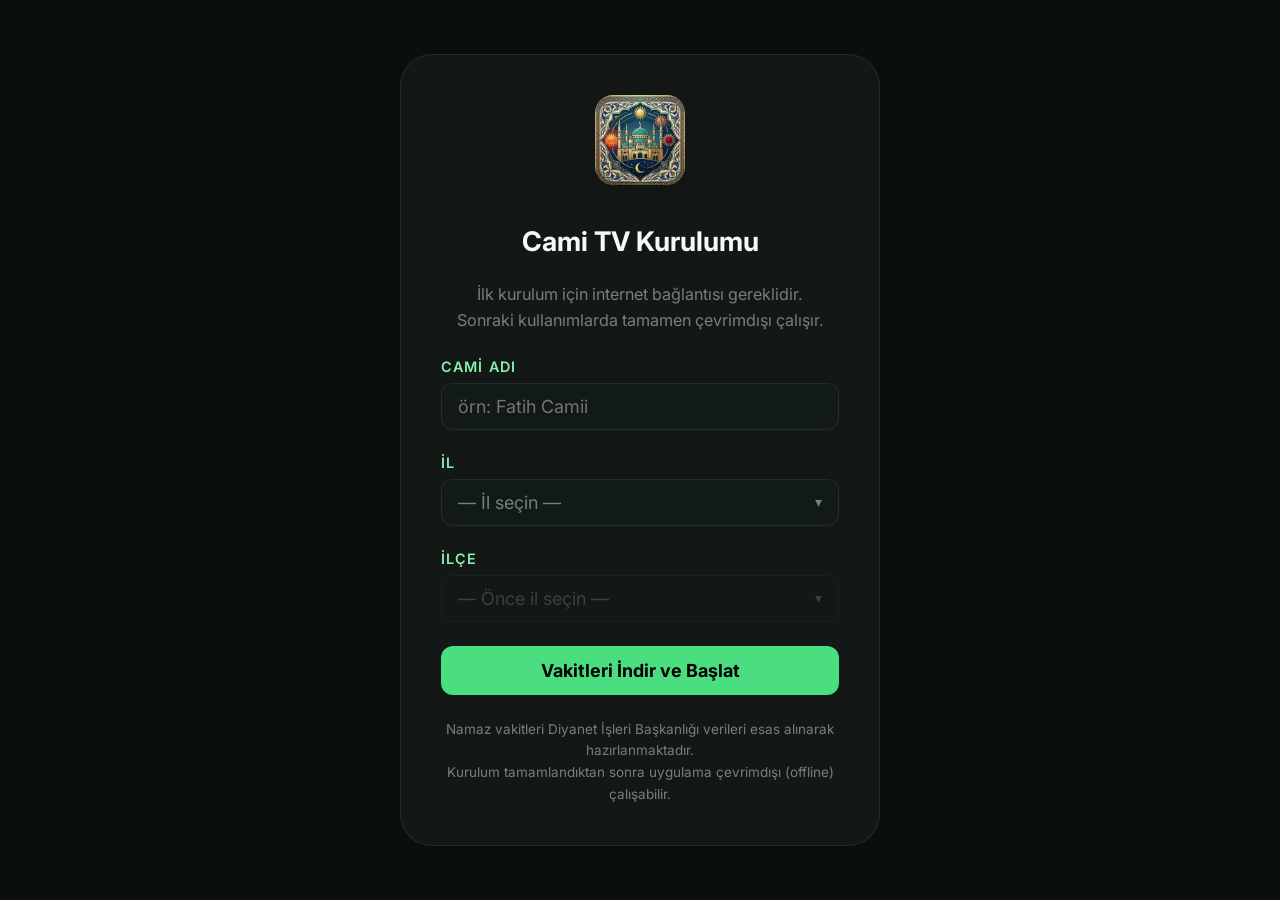
==== android/app/src/main/assets/web/index.html @ fcaa9f9e "init: Cami TV v1.0 - ilk surum" ====
<!DOCTYPE html>
<html lang="tr" dir="ltr" data-theme="">

<head>
    <meta charset="UTF-8">
    <meta name="viewport" content="width=device-width, initial-scale=1.0, user-scalable=no">
    <meta name="description" content="Cami TV — Namaz vakitleri ve İslami içerik ekran sistemi">
    <meta name="theme-color" content="#0a0f0d">
    <title>Cami TV</title>

    <!-- Önbelleğe alma: offline çalışma -->
    <link rel="manifest" href="manifest.json">
    <link rel="icon" href="icons/favicon.ico" type="image/x-icon">
    <link rel="apple-touch-icon" href="icons/icon-192.png">

    <!-- CSS -->
    <link rel="stylesheet" href="css/base.css">
    <link rel="stylesheet" href="css/animations.css">
    <link rel="stylesheet" href="css/landscape.css">
    <link rel="stylesheet" href="css/portrait.css">
</head>

<body>

    <!-- ════════════════════════════════════════════
     YÜKLEME EKRANI
  ════════════════════════════════════════════ -->
    <div id="loading-screen" role="status" aria-live="polite">
        <img src="img/cami_tv_logo.png" alt="Cami TV Logo" class="app-logo app-logo-large">
        <div class="loading-ring"></div>
        <p class="loading-text">Hazırlanıyor...</p>
    </div>

    <!-- ════════════════════════════════════════════
     KURULUM EKRANI (İlk Açılış)
  ════════════════════════════════════════════ -->
    <div id="setup-screen" role="main" aria-label="İlk Kurulum">
        <div class="setup-box animate-fade-in-scale">
            <div style="text-align:center;">
                <img src="img/cami_tv_logo.png" alt="Cami TV Logo" class="app-logo app-logo-large">
            </div>
            <h1 class="setup-title">Cami TV Kurulumu</h1>
            <p class="setup-subtitle">
                İlk kurulum için internet bağlantısı gereklidir.<br>
                Sonraki kullanımlarda tamamen çevrimdışı çalışır.
            </p>

            <div class="setup-field">
                <label for="setup-cami">Cami Adı</label>
                <input type="text" id="setup-cami" placeholder="örn: Fatih Camii" autocomplete="off" spellcheck="false"
                    tabindex="1">
            </div>

            <div class="setup-field">
                <label>İl</label>
                <div id="setup-il-container" tabindex="2"></div>
            </div>

            <div class="setup-field">
                <label>İlçe</label>
                <div id="setup-ilce-container" tabindex="3"></div>
            </div>

            <!-- İndirme ilerleme bilgisi -->
            <div id="setup-progress" class="setup-progress hidden" aria-live="polite">
                <div class="mini-spinner"></div>
                <span id="setup-progress-text">Bekleniyor...</span>
            </div>

            <p id="setup-error" class="setup-error" role="alert"></p>

            <button id="setup-kaydet" class="btn-primary" tabindex="4">
                Vakitleri İndir ve Başlat
            </button>

            <p style="font-size:0.75rem; color:var(--text-muted); text-align:center; line-height:1.6;">
                Namaz vakitleri Diyanet İşleri Başkanlığı verileri esas alınarak hazırlanmaktadır.<br>
                Kurulum tamamlandıktan sonra uygulama çevrimdışı (offline) çalışabilir.
            </p>
        </div>
    </div>

    <!-- ════════════════════════════════════════════
     EKRAN KARARTMA (Güç tasarrufu)
  ════════════════════════════════════════════ -->
    <div id="screen-dimmer" aria-hidden="true"></div>

    <!-- ════════════════════════════════════════════
     AYARLAR BUTONU (Sağ üst — fare ile görünür)
  ════════════════════════════════════════════ -->
    <button id="settings-trigger" aria-label="Ayarlar" onclick="window.location.href='settings.html'">
        ⚙️
    </button>

    <!-- ════════════════════════════════════════════
     YATAY (LANDSCAPE) LAYOUT — TV Birincil
  ════════════════════════════════════════════ -->
    <div id="app-landscape" role="main" aria-label="Cami TV — Yatay Görünüm">

        <!-- Ezan Overlay (landscape) -->
        <div id="ls-ezan-overlay" role="dialog" aria-label="Namaz vakti bildirimi"></div>

        <!-- Cenaze Overlay (landscape) -->
        <div id="ls-cenaze-overlay" role="dialog" aria-label="Cenaze duyurusu"></div>

        <!-- Üst Bar -->
        <header id="ls-topbar">
            <div class="mosque-name">
                <img src="img/cami_tv_logo.png" alt="Cami TV" class="app-logo" style="width: 32px; height: 32px;">
                <span id="ls-mosque-name">Cami TV</span>
            </div>

            <div class="topbar-center">
                <time id="ls-topbar-clock" class="topbar-clock" aria-label="Saat">00:00</time>
                <div id="ls-miladi-date" class="topbar-date" aria-label="Tarih"></div>
            </div>

            <div class="topbar-right">
                <div id="ls-hijri-date" class="hijri-date" aria-label="Hicri tarih"></div>
                <div id="ls-esp32-info" class="ls-info-pill hidden" aria-label="Ortam verileri"></div>
            </div>
        </header>

        <!-- Ana İçerik -->
        <main id="ls-content">

            <!-- Sol Sütun: Namaz Vakitleri -->
            <aside id="ls-left" aria-label="Namaz vakitleri">
                <div class="ls-section-title">Namaz Vakitleri</div>
                <div id="ls-prayer-list" role="list" aria-label="Bugünün namaz vakitleri">
                    <!-- prayer-row'lar JS tarafından doldurulur -->
                    <div class="prayer-row"><span class="vakit-icon">🌙</span><span class="vakit-name skeleton"
                            style="width:60px;height:14px;display:inline-block;">&nbsp;</span><span
                            class="vakit-time skeleton"
                            style="width:40px;height:14px;display:inline-block;">&nbsp;</span></div>
                    <div class="prayer-row"><span class="vakit-icon">🌅</span><span class="vakit-name skeleton"
                            style="width:50px;height:14px;display:inline-block;">&nbsp;</span><span
                            class="vakit-time skeleton"
                            style="width:40px;height:14px;display:inline-block;">&nbsp;</span></div>
                    <div class="prayer-row"><span class="vakit-icon">☀️</span><span class="vakit-name skeleton"
                            style="width:55px;height:14px;display:inline-block;">&nbsp;</span><span
                            class="vakit-time skeleton"
                            style="width:40px;height:14px;display:inline-block;">&nbsp;</span></div>
                    <div class="prayer-row"><span class="vakit-icon">🕐</span><span class="vakit-name skeleton"
                            style="width:40px;height:14px;display:inline-block;">&nbsp;</span><span
                            class="vakit-time skeleton"
                            style="width:40px;height:14px;display:inline-block;">&nbsp;</span></div>
                    <div class="prayer-row"><span class="vakit-icon">🌤️</span><span class="vakit-name skeleton"
                            style="width:55px;height:14px;display:inline-block;">&nbsp;</span><span
                            class="vakit-time skeleton"
                            style="width:40px;height:14px;display:inline-block;">&nbsp;</span></div>
                    <div class="prayer-row"><span class="vakit-icon">🌆</span><span class="vakit-name skeleton"
                            style="width:50px;height:14px;display:inline-block;">&nbsp;</span><span
                            class="vakit-time skeleton"
                            style="width:40px;height:14px;display:inline-block;">&nbsp;</span></div>
                    <div class="prayer-row"><span class="vakit-icon">🌃</span><span class="vakit-name skeleton"
                            style="width:45px;height:14px;display:inline-block;">&nbsp;</span><span
                            class="vakit-time skeleton"
                            style="width:40px;height:14px;display:inline-block;">&nbsp;</span></div>
                </div>

                <div id="ls-left-footer">
                    <!-- Hava, kıble vb. -->
                </div>
            </aside>

            <!-- Orta Sütun: Geri Sayım -->
            <section id="ls-center" aria-label="Kalan süre sayacı">
                <!-- Ezan okunuyor bildirimi (default gizli) -->
                <div id="ezan-notification" class="hidden">
                    <div class="ezan-ring"></div>
                    <div class="ezan-text">Ezan Okunuyor</div>
                </div>

                <div class="circular-progress-wrapper" id="circular-progress-wrapper">
                    <svg class="progress-ring" viewBox="0 0 120 120">
                        <circle class="progress-ring__bg" cx="60" cy="60" r="54"></circle>
                        <circle class="progress-ring__circle" cx="60" cy="60" r="54"></circle>
                    </svg>
                    <div class="progress-inner">
                        <h2 id="ls-prayer-name" class="countdown-target-name">—</h2>
                        <time id="ls-countdown" class="countdown-time" aria-label="Geri sayım">00:00:00</time>
                    </div>
                </div>

                <div id="ls-cemaat" class="hidden">
                    <span class="ce-icon">🕌</span>
                    <span>Cemaat: </span>
                    <span class="ce-val" id="ls-cemaat-val">—</span>
                </div>

                <!-- Ramazan bilgi -->
                <div id="ls-ramadan-info" class="ramadan-info-box hidden" aria-label="Ramazan geri sayımı">
                    <div class="rm-header">
                        <span class="rm-icon">🌙</span> <span class="rm-title" id="rm-title-label">İftara Kalan
                            Süre</span>
                    </div>
                    <time class="rm-value" id="ls-ramadan-countdown">00:00:00</time>
                </div>
            </section>

            <!-- Sağ Sütun: Carousel -->
            <section id="ls-right" aria-label="İslami içerik">
                <div id="ls-carousel">
                    <div id="ls-carousel-content" class="carousel-slide active">
                        <!-- Carousel içeriği JS tarafından doldurulur -->
                    </div>
                </div>
                <div id="ls-carousel-progress" aria-hidden="true">
                    <div id="ls-carousel-progress-bar"></div>
                </div>
            </section>

        </main>

        <!-- Alt Ticker Bandı -->
        <footer id="ls-ticker" aria-label="Duyurular">
            <div class="ticker-label">📢</div>
            <div class="ticker-scroll">
                <div id="ls-ticker-inner" class="ticker-inner">
                    <!-- ticker içeriği JS tarafından doldurulur -->
                </div>
            </div>
        </footer>

    </div><!-- /app-landscape -->

    <!-- ════════════════════════════════════════════
     DİKEY (PORTRAIT) LAYOUT — Tablet / Telefon
  ════════════════════════════════════════════ -->
    <div id="app-portrait" role="main" aria-label="Cami TV — Dikey Görünüm">

        <!-- Ezan Overlay (portrait) -->
        <div id="pt-ezan-overlay" role="dialog" aria-label="Namaz vakti bildirimi"></div>

        <!-- Üst Bar -->
        <header id="pt-topbar">
            <div class="mosque-name">
                <img src="img/cami_tv_logo.png" alt="Cami TV" class="app-logo" style="width: 28px; height: 28px;">
                <span id="pt-mosque-name">Cami TV</span>
            </div>
            <time id="pt-clock" class="pt-clock" aria-label="Saat">00:00</time>
        </header>

        <!-- Ramazan Banner (portrait) -->
        <div id="pt-ramadan-banner" aria-label="Ramazan geri sayımı">
            <span>☪️</span>
            <span class="ramadan-label">İftara Kaldı</span>
            <time class="ramadan-countdown">00:00:00</time>
        </div>

        <!-- Geri Sayım -->
        <section id="pt-countdown-section" aria-label="Sonraki namaza kalan süre">
            <div id="pt-next-label">SONRA</div>
            <h2 id="pt-prayer-name">—</h2>
            <time id="pt-countdown">00:00:00</time>
            <div id="pt-countdown-sub">sonra kaldı</div>
        </section>

        <!-- Namaz Vakitleri Grid -->
        <section id="pt-prayer-grid" aria-label="Namaz vakitleri">
            <!-- hücreler JS tarafından doldurulur -->
        </section>

        <!-- Carousel -->
        <section id="pt-carousel" aria-label="İslami içerik">
            <div id="pt-carousel-content" class="carousel-slide active">
            </div>
        </section>

        <!-- Alt Ticker -->
        <footer id="pt-ticker" aria-label="Duyurular">
            <div class="ticker-label">📢</div>
            <div class="ticker-scroll">
                <div id="pt-ticker-inner" class="ticker-inner"></div>
            </div>
        </footer>

    </div><!-- /app-portrait -->

    <!-- ════════════════════════════════════════════
     JavaScript Modülleri (sıra önemli)
  ════════════════════════════════════════════ -->
    <script src="js/searchable-select.js"></script>
    <script src="js/locations-data.js"></script>
    <script src="js/content-data.js"></script>
    <script src="js/settings-manager.js"></script>
    <script src="js/data-manager.js"></script>
    <script src="js/prayer-engine.js"></script>
    <script src="js/power-manager.js"></script>
    <script src="js/carousel-manager.js"></script>
    <script src="js/display-manager.js"></script>
    <script src="js/app.js"></script>

    <script>
        // Service Worker kaydı
        if ('serviceWorker' in navigator) {
            window.addEventListener('load', () => {
                navigator.serviceWorker.register('./sw.js')
                    .then(reg => console.log('[SW] Registered:', reg.scope))
                    .catch(err => console.warn('[SW] Registration failed:', err));
            });
        }
    </script>

</body>

</html>
---- android/app/src/main/assets/web/css/base.css ----
/* ============================================================
   CAMI TV — base.css
   Tüm CSS değişkenleri, tema sistemi ve temel stiller
   ============================================================ */

@import url('https://fonts.googleapis.com/css2?family=Inter:wght@300;400;500;600;700;800;900&family=Amiri:wght@400;700&display=swap');

/* ────────────────────────────────────────────────────────────
   CSS ÖZEL DEĞİŞKENLERİ — Koyu Tema (Varsayılan)
   ──────────────────────────────────────────────────────────── */
:root {
  /* Renkler — Yeşil Tema (varsayılan) */
  --accent: #4ade80;
  --accent-dark: #16a34a;
  --accent-glow: rgba(74, 222, 128, 0.2);
  --accent-dim: rgba(74, 222, 128, 0.08);

  /* Arka plan */
  --bg-primary: #0a0f0d;
  --bg-secondary: #111a15;
  --bg-card: rgba(255, 255, 255, 0.04);
  --bg-card-hover: rgba(255, 255, 255, 0.07);
  --bg-glass: rgba(255, 255, 255, 0.05);
  --bg-overlay: rgba(0, 0, 0, 0.6);

  /* Kenarlık */
  --border: rgba(255, 255, 255, 0.08);
  --border-accent: rgba(74, 222, 128, 0.3);

  /* Metin */
  --text-primary: #f0fdf4;
  --text-secondary: #86efac;
  --text-muted: rgba(240, 253, 244, 0.45);
  --text-arabic: #fef9c3;

  /* Vakit durum renkleri */
  --vakit-aktif-bg: rgba(74, 222, 128, 0.15);
  --vakit-aktif-border: rgba(74, 222, 128, 0.5);
  --vakit-aktif-text: #4ade80;

  /* Sayısal ekran */
  --countdown-color: #4ade80;
  --countdown-shadow: 0 0 30px rgba(74, 222, 128, 0.4);

  /* Yapısal */
  --radius-sm: 8px;
  --radius-md: 12px;
  --radius-lg: 20px;
  --radius-xl: 32px;
  --radius-full: 9999px;

  --shadow-sm: 0 2px 8px rgba(0, 0, 0, 0.3);
  --shadow-md: 0 8px 32px rgba(0, 0, 0, 0.5);
  --shadow-lg: 0 16px 64px rgba(0, 0, 0, 0.7);

  /* Geçiş */
  --transition: 0.3s cubic-bezier(0.4, 0, 0.2, 1);
  --transition-fast: 0.15s ease;

  /* Yazı tipleri */
  --font-ui: 'Inter', sans-serif;
  --font-arabic: 'Amiri', 'Traditional Arabic', serif;

  /* Yazı boyutu ölçeği */
  --font-scale: 1;
  --topbar-h: 64px;
  --ticker-h: 44px;
}

/* ────────────────────────────────────────────────────────────
   YAZI BOYUTU SEÇENEKLERİ
   ──────────────────────────────────────────────────────────── */
:root[data-font-size="small"] {
  --font-scale: 0.85;
}

:root[data-font-size="normal"] {
  --font-scale: 1;
}

:root[data-font-size="large"] {
  --font-scale: 1.2;
}

:root[data-font-size="xlarge"] {
  --font-scale: 1.45;
}

html {
  font-size: calc(16px * var(--font-scale));
}

/* ────────────────────────────────────────────────────────────
   TEMA: ALTIN (Premium Gold)
   ──────────────────────────────────────────────────────────── */
:root[data-theme="gold"] {
  --accent: #fbbf24;
  --accent-dark: #b45309;
  --accent-glow: rgba(251, 191, 36, 0.2);
  --accent-dim: rgba(251, 191, 36, 0.08);
  --bg-primary: #120f08;
  --bg-secondary: #1a160c;
  --text-primary: #fffbeb;
  --text-secondary: #fde68a;
  --text-muted: rgba(255, 251, 235, 0.45);
  --countdown-color: #f59e0b;
  --countdown-shadow: 0 0 30px rgba(251, 191, 36, 0.4);
  --vakit-aktif-bg: rgba(251, 191, 36, 0.15);
  --vakit-aktif-border: rgba(251, 191, 36, 0.5);
  --vakit-aktif-text: #fbbf24;
  --border-accent: rgba(251, 191, 36, 0.3);
}

/* ────────────────────────────────────────────────────────────
   TEMA: ZÜMRÜT (Emerald)
   ──────────────────────────────────────────────────────────── */
:root[data-theme="emerald"] {
  --accent: #34d399;
  --accent-dark: #047857;
  --accent-glow: rgba(52, 211, 153, 0.2);
  --accent-dim: rgba(52, 211, 153, 0.08);
  --bg-primary: #022c22;
  --bg-secondary: #064e3b;
  --text-primary: #ecfdf5;
  --text-secondary: #6ee7b7;
  --text-muted: rgba(236, 253, 245, 0.5);
  --countdown-color: #34d399;
  --countdown-shadow: 0 0 30px rgba(52, 211, 153, 0.4);
  --vakit-aktif-bg: rgba(52, 211, 153, 0.15);
  --vakit-aktif-border: rgba(52, 211, 153, 0.5);
  --vakit-aktif-text: #34d399;
  --border-accent: rgba(52, 211, 153, 0.3);
}

/* ────────────────────────────────────────────────────────────
   TEMA: KLASİK (Kufi / Mescid)
   ──────────────────────────────────────────────────────────── */
:root[data-theme="kufi"] {
  --accent: #d4af37;
  --accent-dark: #8b6508;
  --accent-glow: rgba(212, 175, 55, 0.2);
  --accent-dim: rgba(212, 175, 55, 0.08);
  --bg-primary: #2b1f1a;
  --bg-secondary: #3b2a22;
  --text-primary: #fdfaf6;
  --text-secondary: #edd59e;
  --text-muted: rgba(253, 250, 246, 0.5);
  --countdown-color: #d4af37;
  --countdown-shadow: 0 0 30px rgba(212, 175, 55, 0.4);
  --vakit-aktif-bg: rgba(212, 175, 55, 0.15);
  --vakit-aktif-border: rgba(212, 175, 55, 0.5);
  --vakit-aktif-text: #d4af37;
  --border-accent: rgba(212, 175, 55, 0.3);
}

/* ────────────────────────────────────────────────────────────
   TEMA: AÇIK (Beyaz)
   ──────────────────────────────────────────────────────────── */
:root[data-theme="light"] {
  --accent: #16a34a;
  --accent-dark: #14532d;
  --accent-glow: rgba(22, 163, 74, 0.15);
  --accent-dim: rgba(22, 163, 74, 0.06);
  --bg-primary: #f0fdf4;
  --bg-secondary: #dcfce7;
  --bg-card: rgba(0, 0, 0, 0.04);
  --bg-card-hover: rgba(0, 0, 0, 0.07);
  --bg-glass: rgba(0, 0, 0, 0.03);
  --bg-overlay: rgba(0, 0, 0, 0.4);
  --border: rgba(0, 0, 0, 0.1);
  --border-accent: rgba(22, 163, 74, 0.4);
  --text-primary: #14532d;
  --text-secondary: #166534;
  --text-muted: rgba(20, 83, 45, 0.5);
  --text-arabic: #713f12;
  --countdown-color: #15803d;
  --countdown-shadow: 0 0 20px rgba(22, 163, 74, 0.25);
  --vakit-aktif-bg: rgba(22, 163, 74, 0.12);
  --vakit-aktif-border: rgba(22, 163, 74, 0.5);
  --vakit-aktif-text: #15803d;
  --shadow-sm: 0 2px 8px rgba(0, 0, 0, 0.08);
  --shadow-md: 0 8px 32px rgba(0, 0, 0, 0.12);
  --shadow-lg: 0 16px 64px rgba(0, 0, 0, 0.15);
}

/* ────────────────────────────────────────────────────────────
   GENEL SIFIRLAMALAR
   ──────────────────────────────────────────────────────────── */
*,
*::before,
*::after {
  box-sizing: border-box;
  margin: 0;
  padding: 0;
}

.app-logo {
  object-fit: contain;
  border-radius: 20%;
  box-shadow: 0 4px 12px rgba(0, 0, 0, 0.15);
  display: inline-block;
  vertical-align: middle;
}

.app-logo-large {
  width: 90px;
  height: 90px;
  margin-bottom: 16px;
}

/* İslami Geometrik Arka Plan Filigranı (Su markası) */
body::before {
  content: '';
  position: fixed;
  inset: 0;
  pointer-events: none;
  z-index: 0;
  opacity: 0.02;
  background-image: url("data:image/svg+xml,%3Csvg width='60' height='60' viewBox='0 0 60 60' xmlns='http://www.w3.org/2000/svg'%3E%3Cpath d='M30 0l15 15-15 15L15 15zM15 30l15 15-15 15-15-15zM45 30l15 15-15 15-15-15zM30 60l15 15-15 15-15-15z' fill='%23ffffff' fill-opacity='1' fill-rule='evenodd'/%3E%3C/svg%3E");
}

html,
body {
  width: 100%;
  height: 100%;
  overflow: hidden;
  font-size: clamp(12px, 1.2vw + 0.5vh, 18px);
  /* Responsive root font */
  font-family: var(--font-ui);
  background: var(--bg-primary);
  color: var(--text-primary);
  -webkit-font-smoothing: antialiased;
  -moz-osx-font-smoothing: grayscale;
  user-select: none;
}

/* TV uzaktan kumanda odak göstergesi */
:focus-visible {
  outline: 2px solid var(--accent);
  outline-offset: 4px;
  border-radius: var(--radius-sm);
}

/* ────────────────────────────────────────────────────────────
   GENEL BILEŞENLER
   ──────────────────────────────────────────────────────────── */

/* Kart */
.card {
  background: var(--bg-card);
  border: 1px solid var(--border);
  border-radius: var(--radius-lg);
  backdrop-filter: blur(12px);
  -webkit-backdrop-filter: blur(12px);
}

/* Ayraç çizgisi */
.divider {
  height: 1px;
  background: var(--border);
  margin: 0;
}

/* Rozet */
.badge {
  display: inline-flex;
  align-items: center;
  gap: 4px;
  padding: 4px 10px;
  border-radius: var(--radius-full);
  font-size: 0.7rem;
  font-weight: 700;
  letter-spacing: 0.05em;
  text-transform: uppercase;
  background: var(--accent-dim);
  color: var(--accent);
  border: 1px solid var(--border-accent);
}

/* Arapça metin */
.arabic-text {
  font-family: var(--font-arabic);
  direction: rtl;
  text-align: center;
  color: var(--text-arabic);
  line-height: 1.8;
}

/* Soluk renk */
.text-muted {
  color: var(--text-muted);
}

.text-accent {
  color: var(--accent);
}

.text-secondary {
  color: var(--text-secondary);
}

/* Tam ekran kaplayan overlay */
.fullscreen-overlay {
  position: fixed;
  inset: 0;
  z-index: 100;
  display: flex;
  flex-direction: column;
  align-items: center;
  justify-content: center;
  background: var(--bg-primary);
}

/* ────────────────────────────────────────────────────────────
   NAMAZ VAKİT İSİMLERİ — ikon renkleri
   ──────────────────────────────────────────────────────────── */
.vakit-imsak {
  --vakit-color: #93c5fd;
}

/* Mavi — gece */
.vakit-sabah {
  --vakit-color: #fde68a;
}

/* Sarı — şafak */
.vakit-gunes {
  --vakit-color: #fb923c;
}

/* Turuncu — güneş */
.vakit-ogle {
  --vakit-color: #fcd34d;
}

/* Altın — öğle */
.vakit-ikindi {
  --vakit-color: #a3e635;
}

/* Yeşil-sarı */
.vakit-aksam {
  --vakit-color: #f97316;
}

/* Turuncu — akşam */
.vakit-yatsi {
  --vakit-color: #818cf8;
}

/* Mor — gece */

/* ────────────────────────────────────────────────────────────
   YÜKLEME EKRANI
   ──────────────────────────────────────────────────────────── */
#loading-screen {
  position: fixed;
  inset: 0;
  z-index: 200;
  display: flex;
  flex-direction: column;
  align-items: center;
  justify-content: center;
  gap: 24px;
  background: var(--bg-primary);
  transition: opacity 0.5s ease;
}

#loading-screen.fade-out {
  opacity: 0;
  pointer-events: none;
}

.loading-ring {
  width: 60px;
  height: 60px;
  border: 3px solid var(--border);
  border-top-color: var(--accent);
  border-radius: 50%;
  animation: spin 0.8s linear infinite;
}

.loading-text {
  font-size: 1rem;
  color: var(--text-muted);
  letter-spacing: 0.05em;
}

/* ────────────────────────────────────────────────────────────
   KURULUM EKRANI (Konum Seçim)
   ──────────────────────────────────────────────────────────── */
#setup-screen {
  position: fixed;
  inset: 0;
  z-index: 150;
  display: none;
  flex-direction: column;
  align-items: center;
  justify-content: center;
  background: var(--bg-primary);
  padding: 40px;
}

#setup-screen.visible {
  display: flex;
}

.setup-box {
  width: 100%;
  max-width: 480px;
  background: var(--bg-card);
  border: 1px solid var(--border);
  border-radius: var(--radius-xl);
  padding: 40px;
  display: flex;
  flex-direction: column;
  gap: 24px;
}

.setup-title {
  font-size: 1.5rem;
  font-weight: 700;
  color: var(--text-primary);
  text-align: center;
}

.setup-subtitle {
  font-size: 0.9rem;
  color: var(--text-muted);
  text-align: center;
  line-height: 1.6;
}

.setup-field {
  display: flex;
  flex-direction: column;
  gap: 8px;
}

.setup-field label {
  font-size: 0.8rem;
  font-weight: 600;
  letter-spacing: 0.08em;
  text-transform: uppercase;
  color: var(--text-secondary);
}

.setup-field select,
.setup-field input {
  width: 100%;
  padding: 12px 16px;
  border-radius: var(--radius-md);
  border: 1px solid var(--border);
  background: var(--bg-secondary);
  color: var(--text-primary);
  font-family: var(--font-ui);
  font-size: 1rem;
  outline: none;
  transition: border-color var(--transition-fast);
  cursor: pointer;
  appearance: none;
}

.setup-field select:focus,
.setup-field input:focus {
  border-color: var(--accent);
}

.setup-progress {
  display: flex;
  align-items: center;
  gap: 12px;
  padding: 12px 16px;
  border-radius: var(--radius-md);
  background: var(--bg-secondary);
  border: 1px solid var(--border);
  font-size: 0.85rem;
  color: var(--text-secondary);
}

.setup-progress .mini-spinner {
  width: 16px;
  height: 16px;
  border: 2px solid var(--border);
  border-top-color: var(--accent);
  border-radius: 50%;
  animation: spin 0.6s linear infinite;
  flex-shrink: 0;
}

.btn-primary {
  width: 100%;
  padding: 14px;
  border-radius: var(--radius-md);
  border: none;
  background: var(--accent);
  color: #000;
  font-family: var(--font-ui);
  font-size: 1rem;
  font-weight: 700;
  cursor: pointer;
  transition: opacity var(--transition-fast), transform var(--transition-fast);
}

.btn-primary:hover:not(:disabled) {
  opacity: 0.85;
  transform: translateY(-1px);
}

.btn-primary:disabled {
  opacity: 0.4;
  cursor: not-allowed;
}

.setup-error {
  font-size: 0.85rem;
  color: #f87171;
  text-align: center;
  display: none;
}

.setup-error.visible {
  display: block;
}

/* ────────────────────────────────────────────────────────────
   ÜSTTE SÜREKLI KAYAN BANT (Ticker)
   ──────────────────────────────────────────────────────────── */
#ticker-bar {
  height: var(--ticker-h);
  background: rgba(0, 0, 0, 0.4);
  border-bottom: 1px solid var(--border);
  overflow: hidden;
  display: flex;
  align-items: center;
}

.ticker-inner {
  display: flex;
  align-items: center;
  white-space: nowrap;
  animation: ticker-scroll 30s linear infinite;
  gap: 80px;
}

.ticker-item {
  display: inline-flex;
  align-items: center;
  gap: 8px;
  font-size: 0.8rem;
  color: var(--text-secondary);
}

.ticker-dot {
  width: 5px;
  height: 5px;
  border-radius: 50%;
  background: var(--accent);
  flex-shrink: 0;
}

/* ────────────────────────────────────────────────────────────
   EKRAN KARARTMA (Güç yönetimi — CSS yöntemi)
   ──────────────────────────────────────────────────────────── */
#screen-dimmer {
  position: fixed;
  inset: 0;
  z-index: 999;
  background: black;
  opacity: 0;
  pointer-events: none;
  transition: opacity 2s ease;
}

#screen-dimmer.dimmed {
  opacity: var(--dim-level, 0.7);
  pointer-events: auto;
  cursor: none;
}

#screen-dimmer.blackout {
  opacity: 1;
  pointer-events: auto;
  cursor: none;
}

/* ────────────────────────────────────────────────────────────
   AYARlAR BUTONU (Sağ üst köşe — uzaktan kumanda ile)
   ──────────────────────────────────────────────────────────── */
#settings-trigger {
  position: fixed;
  top: 12px;
  right: 12px;
  z-index: 50;
  width: 40px;
  height: 40px;
  border-radius: var(--radius-full);
  background: transparent;
  border: none;
  cursor: pointer;
  opacity: 0;
  transition: opacity var(--transition);
  display: flex;
  align-items: center;
  justify-content: center;
  color: var(--text-muted);
}

/* Fare hareket edince görünür */
body:hover #settings-trigger {
  opacity: 1;
}

#settings-trigger:hover,
#settings-trigger:focus-visible {
  opacity: 1;
  background: var(--bg-card);
  color: var(--accent);
}

/* ────────────────────────────────────────────────────────────
   UTILITY CLASSES
   ──────────────────────────────────────────────────────────── */
.hidden {
  display: none !important;
}

.visible {
  display: flex !important;
}

.sr-only {
  position: absolute;
  width: 1px;
  height: 1px;
  overflow: hidden;
  clip: rect(0, 0, 0, 0);
}

/* ────────────────────────────────────────────────────────────
   SEARCHABLE SELECT BİLEŞENİ
   ──────────────────────────────────────────────────────────── */
.ss-wrapper {
  position: relative;
  width: 100%;
}

.ss-trigger {
  width: 100%;
  display: flex;
  align-items: center;
  justify-content: space-between;
  gap: 8px;
  padding: 12px 16px;
  border-radius: var(--radius-md);
  border: 1px solid var(--border);
  background: var(--bg-secondary);
  color: var(--text-muted);
  font-family: var(--font-ui);
  font-size: 1rem;
  cursor: pointer;
  transition: border-color var(--transition-fast), background var(--transition-fast);
  text-align: left;
}

.ss-trigger:hover:not(:disabled) {
  border-color: var(--accent);
  background: var(--bg-card-hover);
}

.ss-trigger:disabled {
  opacity: 0.4;
  cursor: not-allowed;
}

.ss-trigger-text {
  flex: 1;
  min-width: 0;
  overflow: hidden;
  text-overflow: ellipsis;
  white-space: nowrap;
}

.ss-trigger-text.ss-has-value {
  color: var(--text-primary);
}

.ss-arrow {
  font-size: 0.75rem;
  color: var(--text-muted);
  transition: transform var(--transition-fast);
  flex-shrink: 0;
}

.ss-open .ss-arrow {
  transform: rotate(180deg);
}

.ss-dropdown {
  position: absolute;
  top: calc(100% + 4px);
  left: 0;
  right: 0;
  z-index: 100;
  background: var(--bg-secondary);
  border: 1px solid var(--border-accent);
  border-radius: var(--radius-md);
  box-shadow: var(--shadow-md);
  opacity: 0;
  transform: translateY(-6px);
  pointer-events: none;
  transition: opacity 0.15s ease, transform 0.15s ease;
  max-height: 0;
  overflow: hidden;
}

.ss-open .ss-dropdown {
  opacity: 1;
  transform: translateY(0);
  pointer-events: auto;
  max-height: 320px;
  overflow: visible;
}

.ss-search {
  width: 100%;
  padding: 10px 14px;
  border: none;
  border-bottom: 1px solid var(--border);
  background: transparent;
  color: var(--text-primary);
  font-family: var(--font-ui);
  font-size: 0.9rem;
  outline: none;
  box-sizing: border-box;
}

.ss-search::placeholder {
  color: var(--text-muted);
}

.ss-list {
  max-height: 260px;
  overflow-y: auto;
  overscroll-behavior: contain;
}

.ss-option {
  padding: 10px 14px;
  font-size: 0.9rem;
  color: var(--text-secondary);
  cursor: pointer;
  transition: background var(--transition-fast), color var(--transition-fast);
}

.ss-option:hover,
.ss-option.ss-focused {
  background: var(--accent-dim);
  color: var(--accent);
}

.ss-option.ss-selected {
  background: var(--accent-dim);
  color: var(--accent);
  font-weight: 600;
}

.ss-empty {
  padding: 16px 14px;
  text-align: center;
  font-size: 0.82rem;
  color: var(--text-muted);
}

.ss-disabled {
  pointer-events: none;
}

/* Küçük ekranda (kurulum formu) */
.setup-field .ss-trigger {
  padding: 12px 16px;
}

/* Ayarlar sayfasında */
.setting-control .ss-wrapper {
  min-width: 180px;
}
---- android/app/src/main/assets/web/css/animations.css ----
/* ============================================================
   CAMI TV — animations.css
   Tüm @keyframes ve animasyon yardımcıları
   ============================================================ */

/* ────────────────────────────────────────────────────────────
   TEMEL KEYFRAMES
   ──────────────────────────────────────────────────────────── */
@keyframes spin {
    to {
        transform: rotate(360deg);
    }
}

@keyframes pulse {

    0%,
    100% {
        opacity: 1;
    }

    50% {
        opacity: 0.4;
    }
}

@keyframes glow-pulse {

    0%,
    100% {
        box-shadow: 0 0 20px var(--accent-glow);
    }

    50% {
        box-shadow: 0 0 40px var(--accent-glow), 0 0 60px var(--accent-glow);
    }
}

@keyframes float {

    0%,
    100% {
        transform: translateY(0);
    }

    50% {
        transform: translateY(-6px);
    }
}

@keyframes fade-in {
    from {
        opacity: 0;
        transform: translateY(12px);
    }

    to {
        opacity: 1;
        transform: translateY(0);
    }
}

@keyframes fade-in-scale {
    from {
        opacity: 0;
        transform: scale(0.92);
    }

    to {
        opacity: 1;
        transform: scale(1);
    }
}

@keyframes fade-out {
    from {
        opacity: 1;
    }

    to {
        opacity: 0;
    }
}

@keyframes slide-up {
    from {
        opacity: 0;
        transform: translateY(40px);
    }

    to {
        opacity: 1;
        transform: translateY(0);
    }
}

@keyframes slide-down {
    from {
        opacity: 0;
        transform: translateY(-40px);
    }

    to {
        opacity: 1;
        transform: translateY(0);
    }
}

@keyframes slide-in-right {
    from {
        opacity: 0;
        transform: translateX(40px);
    }

    to {
        opacity: 1;
        transform: translateX(0);
    }
}

@keyframes slide-in-left {
    from {
        opacity: 0;
        transform: translateX(-40px);
    }

    to {
        opacity: 1;
        transform: translateX(0);
    }
}

/* ────────────────────────────────────────────────────────────
   TICKER / KAYAN BANT
   ──────────────────────────────────────────────────────────── */
@keyframes ticker-scroll {
    from {
        transform: translateX(100vw);
    }

    to {
        transform: translateX(-100%);
    }
}

/* ────────────────────────────────────────────────────────────
   GERI SAYIM — Vakit gelince titreme efekti
   ──────────────────────────────────────────────────────────── */
@keyframes countdown-shake {

    0%,
    100% {
        transform: translateX(0);
    }

    10%,
    30%,
    50%,
    70%,
    90% {
        transform: translateX(-4px);
    }

    20%,
    40%,
    60%,
    80% {
        transform: translateX(4px);
    }
}

@keyframes countdown-flash {

    0%,
    100% {
        color: var(--countdown-color);
    }

    50% {
        color: white;
    }
}

/* ────────────────────────────────────────────────────────────
   EZAN / VAKİT ÖZEL EKRAN
   ──────────────────────────────────────────────────────────── */
@keyframes ezan-reveal {
    0% {
        opacity: 0;
        transform: scale(0.8);
        filter: blur(20px);
    }

    60% {
        filter: blur(0);
    }

    100% {
        opacity: 1;
        transform: scale(1);
    }
}

@keyframes ezan-text-appear {
    0% {
        opacity: 0;
        letter-spacing: 0.5em;
    }

    100% {
        opacity: 1;
        letter-spacing: 0.1em;
    }
}

@keyframes wave-radiate {
    0% {
        transform: scale(1);
        opacity: 0.6;
    }

    100% {
        transform: scale(2.5);
        opacity: 0;
    }
}

/* ────────────────────────────────────────────────────────────
   CAROUSEL GEÇİŞLERİ
   ──────────────────────────────────────────────────────────── */
@keyframes carousel-in {
    from {
        opacity: 0;
        transform: translateX(30px);
    }

    to {
        opacity: 1;
        transform: translateX(0);
    }
}

@keyframes carousel-out {
    from {
        opacity: 1;
        transform: translateX(0);
    }

    to {
        opacity: 0;
        transform: translateX(-30px);
    }
}

/* ────────────────────────────────────────────────────────────
   NAKLEDİLEN (SHIMMER) YÜKLEME EFEKTI
   ──────────────────────────────────────────────────────────── */
@keyframes shimmer {
    0% {
        background-position: -200% 0;
    }

    100% {
        background-position: 200% 0;
    }
}

.skeleton {
    background: linear-gradient(90deg,
            var(--bg-card) 25%,
            var(--bg-card-hover) 50%,
            var(--bg-card) 75%);
    background-size: 200% 100%;
    animation: shimmer 1.5s infinite;
    border-radius: var(--radius-sm);
}

/* ────────────────────────────────────────────────────────────
   AKTIF VAKİT — solu çizgi nabız efekti
   ──────────────────────────────────────────────────────────── */
@keyframes aktif-bar-pulse {

    0%,
    100% {
        opacity: 1;
    }

    50% {
        opacity: 0.3;
    }
}

/* ────────────────────────────────────────────────────────────
   ANIMASYOn YARDIMCI SINIFLARI
   ──────────────────────────────────────────────────────────── */
.animate-fade-in {
    animation: fade-in 0.5s ease both;
}

.animate-fade-in-scale {
    animation: fade-in-scale 0.4s ease both;
}

.animate-slide-up {
    animation: slide-up 0.5s ease both;
}

.animate-slide-down {
    animation: slide-down 0.5s ease both;
}

.animate-slide-right {
    animation: slide-in-right 0.4s ease both;
}

.animate-slide-left {
    animation: slide-in-left 0.4s ease both;
}

.animate-pulse {
    animation: pulse 2s ease-in-out infinite;
}

.animate-glow {
    animation: glow-pulse 2s ease-in-out infinite;
}

.animate-float {
    animation: float 3s ease-in-out infinite;
}

/* Geciktirme yardımcıları */
.delay-100 {
    animation-delay: 0.1s;
}

.delay-200 {
    animation-delay: 0.2s;
}

.delay-300 {
    animation-delay: 0.3s;
}

.delay-400 {
    animation-delay: 0.4s;
}

.delay-500 {
    animation-delay: 0.5s;
}

/* Düşük hareket tercihi — sistem ayarına saygı */
@media (prefers-reduced-motion: reduce) {

    *,
    *::before,
    *::after {
        animation-duration: 0.01ms !important;
        animation-iteration-count: 1 !important;
        transition-duration: 0.01ms !important;
    }
}
---- android/app/src/main/assets/web/css/landscape.css ----
/* ============================================================
   CAMI TV — landscape.css
   TV birincil yatay (16:9) layout
   ============================================================ */

/* ────────────────────────────────────────────────────────────
   ANA YAPI — Grid
   ──────────────────────────────────────────────────────────── */
#app-landscape {
    display: none;
    width: 100vw;
    height: 100vh;
    flex-direction: column;
    background: var(--bg-primary);
    overflow: hidden;
}

#app-landscape.active {
    display: flex;
}

/* ─── ÜST BAR ─────────────────────────────────────────────── */
#ls-topbar {
    height: var(--topbar-h);
    flex-shrink: 0;
    display: flex;
    align-items: center;
    justify-content: space-between;
    padding: 0 28px;
    background: var(--bg-secondary);
    border-bottom: 1px solid var(--border);
    gap: 20px;
}

#ls-topbar .mosque-name {
    font-size: 1.15rem;
    font-weight: 700;
    color: var(--text-primary);
    display: flex;
    align-items: center;
    gap: 10px;
    flex: 1;
    min-width: 0;
}

#ls-topbar .mosque-name .icon {
    font-size: 1.4rem;
    flex-shrink: 0;
}

#ls-topbar .mosque-name span {
    overflow: hidden;
    text-overflow: ellipsis;
    white-space: nowrap;
}

#ls-topbar .topbar-center {
    display: flex;
    flex-direction: column;
    align-items: center;
    gap: 2px;
    flex-shrink: 0;
}

#ls-topbar .topbar-clock {
    font-size: 2rem;
    font-weight: 900;
    color: var(--text-primary);
    letter-spacing: 0.04em;
    line-height: 1;
    font-variant-numeric: tabular-nums;
}

#ls-topbar .topbar-date {
    font-size: 0.78rem;
    color: var(--text-muted);
    letter-spacing: 0.03em;
}

#ls-topbar .topbar-right {
    display: flex;
    align-items: center;
    gap: 16px;
    flex: 1;
    justify-content: flex-end;
}

#ls-topbar .hijri-date {
    font-size: 0.85rem;
    color: var(--text-secondary);
    text-align: right;
}

/* ─── ANA İÇERİK ALANI ───────────────────────────────────── */
#ls-content {
    flex: 1;
    display: grid;
    grid-template-columns: 22fr 46fr 32fr;
    min-height: 0;
    overflow: hidden;
}

/* ─── SOL SÜTUN: Namaz Vakitleri ─────────────────────────── */
#ls-left {
    display: flex;
    flex-direction: column;
    border-right: 1px solid var(--border);
    padding: 24px 20px;
    gap: 12px;
    overflow: hidden;
}

.ls-section-title {
    font-size: 0.8rem;
    font-weight: 700;
    letter-spacing: 0.15em;
    text-transform: uppercase;
    color: var(--text-muted);
    padding: 0 4px 10px;
    border-bottom: 1px solid var(--border);
    margin-bottom: 8px;
}

/* Vakit satırı */
.prayer-row {
    display: flex;
    align-items: center;
    padding: 14px 18px;
    border-radius: var(--radius-md);
    gap: 16px;
    border: 1px solid transparent;
    transition: all var(--transition);
    position: relative;
    background: rgba(255, 255, 255, 0.02);
}

.prayer-row.aktif {
    background: var(--vakit-aktif-bg);
    border-color: var(--vakit-aktif-border);
    transform: scale(1.02);
    box-shadow: var(--shadow-md);
}

.prayer-row.aktif::before {
    content: '';
    position: absolute;
    left: 0;
    top: 20%;
    bottom: 20%;
    width: 4px;
    border-radius: 0 4px 4px 0;
    background: var(--vakit-aktif-text);
    animation: aktif-bar-pulse 2s ease-in-out infinite;
}

.prayer-row .vakit-icon {
    font-size: clamp(1.2rem, 2.2vh, 1.6rem);
    width: 34px;
    text-align: center;
    flex-shrink: 0;
    opacity: 0.8;
}

.prayer-row .vakit-name {
    font-size: clamp(1rem, 1.8vh, 1.25rem);
    font-weight: 600;
    color: var(--text-secondary);
    flex: 1;
}

.prayer-row.aktif .vakit-icon,
.prayer-row.aktif .vakit-name {
    color: var(--vakit-aktif-text);
    font-weight: 700;
    opacity: 1;
}

.prayer-row .vakit-time {
    font-size: clamp(1.2rem, 2.2vh, 1.5rem);
    font-weight: 800;
    color: var(--text-primary);
    font-variant-numeric: tabular-nums;
    letter-spacing: 0.03em;
}

.prayer-row.aktif .vakit-time {
    color: var(--vakit-aktif-text);
    text-shadow: 0 0 10px rgba(var(--vakit-aktif-text-rgb), 0.3);
}

.prayer-row .vakit-cemaat {
    font-size: clamp(0.75rem, 1.4vh, 1rem);
    font-weight: 600;
    color: var(--text-muted);
    font-variant-numeric: tabular-nums;
    background: var(--bg-card);
    border: 1px solid var(--border-accent);
    border-radius: var(--radius-sm);
    padding: 2px 6px;
    margin-left: auto;
}

/* Sol alt bilgiler (hava, sıcaklık, kıble) */
#ls-left-footer {
    margin-top: auto;
    display: flex;
    flex-direction: column;
    gap: 8px;
    padding-top: 12px;
    border-top: 1px solid var(--border);
}

.ls-info-pill {
    display: flex;
    align-items: center;
    gap: 8px;
    font-size: 0.8rem;
    color: var(--text-muted);
    padding: 6px 8px;
    border-radius: var(--radius-sm);
    background: var(--bg-card);
}

.ls-info-pill .icon {
    font-size: 1rem;
}

.ls-info-pill .value {
    color: var(--text-secondary);
    font-weight: 600;
}

/* ─── ORTA SÜTUN: Saat + Geri Sayım ─────────────────────── */
#ls-center {
    display: flex;
    flex-direction: column;
    align-items: center;
    justify-content: center;
    padding: 24px 20px;
    gap: 1.5rem;
    position: relative;
    overflow: hidden;
}

/* Ezan Okunuyor Bildirimi (Dinamik Renk) */
#ezan-notification {
    display: flex;
    align-items: center;
    gap: 16px;
    padding: 16px 32px;
    border-radius: 50px;
    background: var(--vakit-aktif-bg);
    border: 2px solid var(--vakit-aktif-border);
    box-shadow: 0 0 30px rgba(var(--vakit-aktif-text-rgb), 0.4);
    position: absolute;
    top: 40px;
    z-index: 20;
    animation: ezan-pulse 2s infinite alternate;
}

.ezan-ring {
    width: 20px;
    height: 20px;
    border-radius: 50%;
    background: var(--vakit-aktif-text);
    box-shadow: 0 0 15px var(--vakit-aktif-text);
    animation: ping 1.5s cubic-bezier(0, 0, 0.2, 1) infinite;
}

.ezan-text {
    font-size: 1.8rem;
    font-weight: 900;
    color: var(--vakit-aktif-text);
    text-transform: uppercase;
    letter-spacing: 0.1em;
}

@keyframes ezan-pulse {
    from {
        opacity: 0.9;
        transform: scale(1);
    }

    to {
        opacity: 1;
        transform: scale(1.03);
    }
}

@keyframes ping {

    75%,
    100% {
        transform: scale(2);
        opacity: 0;
    }
}

/* Dairesel Progress Bar Container */
.circular-progress-wrapper {
    position: relative;
    width: clamp(200px, 35vh, 320px);
    height: clamp(200px, 35vh, 320px);
    display: flex;
    align-items: center;
    justify-content: center;
}

.progress-ring {
    position: absolute;
    top: 0;
    left: 0;
    width: 100%;
    height: 100%;
    transform: rotate(-90deg);
    /* Start from top */
}

.progress-ring__bg {
    fill: transparent;
    stroke: var(--border);
    stroke-width: 6;
}

.progress-ring__circle {
    fill: transparent;
    stroke: var(--countdown-color);
    stroke-width: 8;
    stroke-linecap: round;
    stroke-dasharray: 339.292;
    /* 2 * PI * 54 */
    stroke-dashoffset: 0;
    transition: stroke-dashoffset 1s linear, stroke 0.5s ease;
}

.progress-inner {
    position: relative;
    z-index: 2;
    display: flex;
    flex-direction: column;
    align-items: center;
    justify-content: center;
    background: var(--bg-card);
    width: 87.5%;
    height: 87.5%;
    border-radius: 50%;
    box-shadow: inset 0 0 20px rgba(0, 0, 0, 0.1);
}

/* Vakit adı büyük */
.countdown-target-name {
    font-size: clamp(1rem, 2.5vh, 1.5rem);
    font-weight: 800;
    color: var(--text-secondary);
    text-align: center;
    margin-bottom: 4px;
    letter-spacing: 0.05em;
    text-transform: uppercase;
}

/* Büyük geri sayım */
.countdown-time {
    font-size: clamp(2.2rem, 5.5vh, 3.5rem);
    font-weight: 900;
    color: var(--countdown-color);
    text-shadow: var(--countdown-shadow);
    font-variant-numeric: tabular-nums;
    letter-spacing: 0.02em;
    line-height: 1.1;
    transition: color 0.5s ease;
}

.countdown-time.warning {
    animation: countdown-flash 1s ease-in-out infinite;
}

/* "kaldı" yazısı */
.countdown-label {
    font-size: clamp(0.7rem, 1.5vh, 0.9rem);
    color: var(--text-muted);
    font-weight: 600;
    text-transform: uppercase;
    letter-spacing: 0.1em;
    margin-top: 4px;
}

/* Cemaat vakti */
#ls-cemaat {
    display: flex;
    align-items: center;
    gap: 12px;
    padding: 12px 24px;
    border-radius: var(--radius-full);
    background: var(--bg-card);
    border: 1px solid var(--border);
    position: relative;
    z-index: 1;
    box-shadow: var(--shadow-sm);
    margin-top: 20px;
}

#ls-cemaat .ce-icon {
    font-size: 1.5rem;
}

#ls-cemaat .ce-val {
    font-weight: 800;
    font-size: 1.2rem;
    color: var(--accent);
}

/* Ramazan bilgi kutusu */
.ramadan-info-box {
    display: none;
    flex-direction: column;
    align-items: center;
    padding: 16px 32px;
    border-radius: var(--radius-lg);
    background: linear-gradient(135deg, rgba(39, 174, 96, 0.1), rgba(46, 204, 113, 0.2));
    border: 1px solid rgba(46, 204, 113, 0.3);
    margin-top: 10px;
    position: relative;
    z-index: 1;
}

.ramadan-info-box.visible {
    display: flex !important;
}

.rm-header {
    display: flex;
    align-items: center;
    gap: 8px;
    margin-bottom: 6px;
}

.rm-icon {
    font-size: 1.4rem;
}

.rm-title {
    font-size: 1rem;
    font-weight: 700;
    color: #2ecc71;
    text-transform: uppercase;
    letter-spacing: 0.05em;
}

.rm-value {
    font-size: 2.2rem;
    font-weight: 900;
    color: var(--text-primary);
    font-variant-numeric: tabular-nums;
    text-shadow: 0 2px 10px rgba(0, 0, 0, 0.2);
}

/* Haftalık imsakiye butonu */
#ls-weekly-toggle {
    position: relative;
    z-index: 1;
    margin-top: 16px;
    padding: 8px 16px;
    border-radius: var(--radius-full);
    background: var(--bg-card);
    border: 1px solid var(--border);
    color: var(--text-muted);
    font-size: 0.75rem;
    font-family: var(--font-ui);
    cursor: pointer;
    transition: all var(--transition-fast);
    display: none;
    /* Haftalık imsakiye varsa görünür */
}

/* ─── SAĞ SÜTUN: Carousel ────────────────────────────────── */
#ls-right {
    display: flex;
    flex-direction: column;
    border-left: 1px solid var(--border);
    overflow: hidden;
}

#ls-carousel {
    flex: 1;
    position: relative;
    overflow: hidden;
    display: flex;
    flex-direction: column;
}

.carousel-slide {
    position: absolute;
    inset: 0;
    padding: 24px 20px;
    display: flex;
    flex-direction: column;
    opacity: 0;
    pointer-events: none;
    transition: opacity 0.6s ease;
}

.carousel-slide.active {
    opacity: 1;
    pointer-events: auto;
}

/* Carousel slide başlığı */
.slide-header {
    display: flex;
    align-items: center;
    justify-content: space-between;
    margin-bottom: 16px;
    flex-shrink: 0;
}

.slide-type-badge {
    font-size: 0.65rem;
    font-weight: 700;
    letter-spacing: 0.12em;
    text-transform: uppercase;
    padding: 4px 10px;
    border-radius: var(--radius-full);
    background: var(--accent-dim);
    color: var(--accent);
    border: 1px solid var(--border-accent);
}

.slide-counter {
    font-size: 0.7rem;
    color: var(--text-muted);
}

/* Ayet slide */
.slide-arabic {
    font-family: var(--font-arabic);
    direction: rtl;
    text-align: center;
    color: var(--text-arabic);
    font-size: clamp(1.6rem, 2.8vw, 2.4rem);
    line-height: 1.8;
    flex: 1;
    display: flex;
    align-items: flex-start;
    justify-content: center;
    overflow-y: auto;
    position: relative;
    white-space: normal;
    word-break: break-word;
    overflow-wrap: break-word;
}

.slide-translation {
    font-size: clamp(1rem, 1.5vw, 1.25rem);
    color: var(--text-secondary);
    text-align: center;
    line-height: 1.6;
    padding: 12px 16px;
    flex-shrink: 0;
    overflow-y: auto;
    position: relative;
    white-space: normal;
    word-break: break-word;
    overflow-wrap: break-word;
}

/* Ekrana sığmayan metinler için animasyon divi */
.marquee-content {
    width: 100%;
}

.marquee-content.marquee-active {
    animation: marquee-vertical 25s linear infinite alternate;
}

@keyframes marquee-vertical {

    0%,
    15% {
        transform: translateY(0);
    }

    85%,
    100% {
        transform: translateY(-50%);
    }

    /* Yüksekliğe göre -50% ideal bir kayma oranıdır */
}

.slide-reference {
    font-size: 0.7rem;
    color: var(--text-muted);
    text-align: center;
    margin-top: 8px;
    flex-shrink: 0;
}

/* Esmaül Hüsna slide */
.slide-esma-arabic {
    font-family: var(--font-arabic);
    font-size: clamp(3rem, 6vw, 5rem);
    text-align: center;
    color: var(--accent);
    line-height: 1.4;
    flex: 1;
    display: flex;
    align-items: center;
    justify-content: center;
}

.slide-esma-turkish {
    text-align: center;
    font-size: 1.3rem;
    font-weight: 700;
    color: var(--text-primary);
    margin-bottom: 8px;
    flex-shrink: 0;
}

.slide-esma-meaning {
    text-align: center;
    font-size: 0.85rem;
    color: var(--text-muted);
    line-height: 1.5;
    flex-shrink: 0;
}

/* İlerleme çubuğu (carousel alt bant) */
#ls-carousel-progress {
    height: 3px;
    background: var(--border);
    flex-shrink: 0;
}

#ls-carousel-progress-bar {
    height: 100%;
    background: var(--accent);
    width: 0%;
    transition: width linear;
}

/* ─── ALT TICKER BANDI ───────────────────────────────────── */
#ls-ticker {
    height: var(--ticker-h);
    flex-shrink: 0;
    display: flex;
    align-items: center;
    background: var(--bg-secondary);
    border-top: 1px solid var(--border);
    overflow: hidden;
    position: relative;
}

#ls-ticker .ticker-label {
    flex-shrink: 0;
    padding: 0 16px;
    font-size: 0.7rem;
    font-weight: 700;
    letter-spacing: 0.1em;
    text-transform: uppercase;
    color: var(--accent);
    border-right: 1px solid var(--border);
    height: 100%;
    display: flex;
    align-items: center;
    background: var(--bg-secondary);
    z-index: 1;
}

#ls-ticker .ticker-scroll {
    flex: 1;
    overflow: hidden;
}

#ls-ticker .ticker-inner {
    display: inline-flex;
    align-items: center;
    gap: 60px;
    white-space: nowrap;
    animation: ticker-scroll 25s linear infinite;
}

/* ticker duraksatma — duyuru yok ya da hover */
#ls-ticker:hover .ticker-inner {
    animation-play-state: paused;
}

#ls-ticker .ticker-item {
    font-size: 0.82rem;
    color: var(--text-secondary);
    display: inline-flex;
    align-items: center;
    gap: 8px;
}

#ls-ticker .ticker-item .dot {
    width: 4px;
    height: 4px;
    border-radius: 50%;
    background: var(--accent);
}

/* ─── EZAN EKRANI (Landscape) ────────────────────────────── */
#ls-ezan-overlay {
    position: absolute;
    inset: 0;
    z-index: 80;
    display: none;
    flex-direction: column;
    align-items: center;
    justify-content: center;
    background: var(--bg-primary);
    text-align: center;
    padding: 40px;
}

#ls-ezan-overlay.active {
    display: flex;
}

.ezan-wave-ring {
    position: absolute;
    width: 200px;
    height: 200px;
    border-radius: 50%;
    border: 1px solid var(--accent-glow);
    animation: wave-radiate 3s ease-out infinite;
}

.ezan-wave-ring:nth-child(2) {
    animation-delay: 1s;
}

.ezan-wave-ring:nth-child(3) {
    animation-delay: 2s;
}

.ezan-icon {
    font-size: 4rem;
    position: relative;
    z-index: 1;
    animation: float 3s ease-in-out infinite;
    margin-bottom: 20px;
}

.ezan-prayer-name {
    font-size: clamp(2.5rem, 5vw, 4rem);
    font-weight: 900;
    color: var(--text-primary);
    position: relative;
    z-index: 1;
    animation: ezan-text-appear 1s ease both;
}

.ezan-arabic {
    font-family: var(--font-arabic);
    font-size: clamp(1.5rem, 3vw, 2.5rem);
    color: var(--text-arabic);
    position: relative;
    z-index: 1;
    margin-top: 12px;
    animation: ezan-text-appear 1.2s ease 0.3s both;
}

.ezan-subtitle {
    font-size: 1rem;
    color: var(--text-muted);
    position: relative;
    z-index: 1;
    margin-top: 16px;
    animation: fade-in 1s ease 0.6s both;
}

.ezan-cemaat-info {
    margin-top: 24px;
    padding: 12px 28px;
    border-radius: var(--radius-full);
    background: var(--bg-card);
    border: 1px solid var(--border-accent);
    font-size: 1rem;
    color: var(--text-secondary);
    position: relative;
    z-index: 1;
    animation: slide-up 0.8s ease 0.8s both;
}

/* ─── CENAZE DUYURUSU (Tam ekran devralma) ───────────────── */
#ls-cenaze-overlay {
    position: absolute;
    inset: 0;
    z-index: 90;
    display: none;
    flex-direction: column;
    align-items: center;
    justify-content: center;
    background: #1a0a0a;
    border: 2px solid rgba(239, 68, 68, 0.3);
}

#ls-cenaze-overlay.active {
    display: flex;
}

.cenaze-header {
    font-size: 0.8rem;
    letter-spacing: 0.2em;
    text-transform: uppercase;
    color: #f87171;
    margin-bottom: 20px;
}

.cenaze-icon {
    font-size: 3rem;
    margin-bottom: 16px;
}

.cenaze-name {
    font-size: clamp(2rem, 4vw, 3rem);
    font-weight: 700;
    color: white;
    text-align: center;
}

.cenaze-detail {
    font-size: 1rem;
    color: rgba(255, 255, 255, 0.6);
    margin-top: 12px;
    text-align: center;
}

.cenaze-dua {
    font-family: var(--font-arabic);
    font-size: 1.5rem;
    color: #fde68a;
    margin-top: 24px;
    direction: rtl;
}
---- android/app/src/main/assets/web/css/portrait.css ----
/* ============================================================
   CAMI TV — portrait.css
   Dikey (portrait) layout — telefon/tablet/dikey TV
   ============================================================ */

/* ────────────────────────────────────────────────────────────
   ANA YAPI
   ──────────────────────────────────────────────────────────── */
#app-portrait {
    display: none;
    width: 100vw;
    height: 100vh;
    flex-direction: column;
    background: var(--bg-primary);
    overflow: hidden;
}

#app-portrait.active {
    display: flex;
}

/* ─── ÜST BAR ─────────────────────────────────────────────── */
#pt-topbar {
    flex-shrink: 0;
    display: flex;
    align-items: center;
    justify-content: space-between;
    padding: 12px 18px;
    background: var(--bg-secondary);
    border-bottom: 1px solid var(--border);
    gap: 12px;
}

#pt-topbar .mosque-name {
    font-size: 0.85rem;
    font-weight: 700;
    color: var(--text-primary);
    display: flex;
    align-items: center;
    gap: 6px;
    flex: 1;
    min-width: 0;
}

#pt-topbar .mosque-name span {
    overflow: hidden;
    text-overflow: ellipsis;
    white-space: nowrap;
}

#pt-topbar .pt-clock {
    font-size: 1.4rem;
    font-weight: 900;
    color: var(--text-primary);
    letter-spacing: 0.04em;
    font-variant-numeric: tabular-nums;
    flex-shrink: 0;
}

/* ─── GERİ SAYIM BÖLÜMÜ ──────────────────────────────────── */
#pt-countdown-section {
    flex-shrink: 0;
    padding: 20px 18px 16px;
    display: flex;
    flex-direction: column;
    align-items: center;
    gap: 6px;
    background: linear-gradient(180deg, var(--bg-secondary), var(--bg-primary));
}

#pt-next-label {
    font-size: 0.7rem;
    font-weight: 700;
    letter-spacing: 0.15em;
    text-transform: uppercase;
    color: var(--text-muted);
}

#pt-prayer-name {
    font-size: 1.8rem;
    font-weight: 900;
    color: var(--text-primary);
    line-height: 1;
}

#pt-countdown {
    font-size: 3rem;
    font-weight: 900;
    color: var(--countdown-color);
    text-shadow: var(--countdown-shadow);
    font-variant-numeric: tabular-nums;
    letter-spacing: 0.04em;
    line-height: 1;
}

#pt-countdown.warning {
    animation: countdown-flash 1s ease-in-out infinite;
}

#pt-countdown-sub {
    font-size: 0.75rem;
    color: var(--text-muted);
    letter-spacing: 0.08em;
}

/* ─── NAMAZ VAKİTLERİ TABLOSU ────────────────────────────── */
#pt-prayer-grid {
    flex-shrink: 0;
    padding: 12px 18px;
    display: grid;
    grid-template-columns: repeat(3, 1fr);
    gap: 6px;
}

.pt-prayer-cell {
    display: flex;
    flex-direction: column;
    align-items: center;
    gap: 4px;
    padding: 10px 8px;
    border-radius: var(--radius-md);
    border: 1px solid transparent;
    background: var(--bg-card);
    transition: all var(--transition);
}

.pt-prayer-cell.aktif {
    background: var(--vakit-aktif-bg);
    border-color: var(--vakit-aktif-border);
}

.pt-prayer-cell .cell-icon {
    font-size: 1.1rem;
}

.pt-prayer-cell .cell-name {
    font-size: 0.65rem;
    font-weight: 700;
    letter-spacing: 0.06em;
    text-transform: uppercase;
    color: var(--text-muted);
}

.pt-prayer-cell.aktif .cell-name {
    color: var(--vakit-aktif-text);
}

.pt-prayer-cell .cell-time {
    font-size: 1rem;
    font-weight: 800;
    color: var(--text-primary);
    font-variant-numeric: tabular-nums;
}

.pt-prayer-cell.aktif .cell-time {
    color: var(--vakit-aktif-text);
}

/* ─── CAROUSEL BÖLGESİ ───────────────────────────────────── */
#pt-carousel {
    flex: 1;
    position: relative;
    overflow: hidden;
    border-top: 1px solid var(--border);
    min-height: 0;
}

/* Portrait carousel aynı slide sistemi */
#pt-carousel .carousel-slide {
    padding: 20px 18px;
}

#pt-carousel .slide-arabic {
    font-size: clamp(1.3rem, 5vw, 1.8rem);
}

#pt-carousel .slide-esma-arabic {
    font-size: clamp(2.5rem, 10vw, 4rem);
}

/* ─── ALT TICKER BANDI ───────────────────────────────────── */
#pt-ticker {
    height: var(--ticker-h);
    flex-shrink: 0;
    display: flex;
    align-items: center;
    background: var(--bg-secondary);
    border-top: 1px solid var(--border);
    overflow: hidden;
}

#pt-ticker .ticker-label {
    flex-shrink: 0;
    padding: 0 12px;
    font-size: 0.65rem;
    font-weight: 700;
    letter-spacing: 0.1em;
    text-transform: uppercase;
    color: var(--accent);
    border-right: 1px solid var(--border);
    height: 100%;
    display: flex;
    align-items: center;
    background: var(--bg-secondary);
    z-index: 1;
}

#pt-ticker .ticker-scroll {
    flex: 1;
    overflow: hidden;
}

#pt-ticker .ticker-inner {
    display: inline-flex;
    align-items: center;
    gap: 50px;
    white-space: nowrap;
    animation: ticker-scroll 20s linear infinite;
}

#pt-ticker .ticker-item {
    font-size: 0.75rem;
    color: var(--text-secondary);
    display: inline-flex;
    align-items: center;
    gap: 6px;
}

#pt-ticker .ticker-item .dot {
    width: 4px;
    height: 4px;
    border-radius: 50%;
    background: var(--accent);
}

/* ─── EZAN EKRANI (Portrait) ─────────────────────────────── */
#pt-ezan-overlay {
    position: absolute;
    inset: 0;
    z-index: 80;
    display: none;
    flex-direction: column;
    align-items: center;
    justify-content: center;
    background: var(--bg-primary);
    text-align: center;
    padding: 24px;
}

#pt-ezan-overlay.active {
    display: flex;
}

#pt-ezan-overlay .ezan-icon {
    font-size: 3rem;
}

#pt-ezan-overlay .ezan-prayer-name {
    font-size: 2rem;
}

#pt-ezan-overlay .ezan-arabic {
    font-size: 1.3rem;
}

#pt-ezan-overlay .ezan-wave-ring {
    width: 150px;
    height: 150px;
}

/* ─── RAMAZAN ÖZEL GÖRÜNÜM ───────────────────────────────── */
#pt-ramadan-banner {
    display: none;
    flex-shrink: 0;
    background: linear-gradient(135deg, rgba(234, 179, 8, 0.1), rgba(251, 191, 36, 0.05));
    border-bottom: 1px solid rgba(234, 179, 8, 0.2);
    padding: 10px 18px;
    align-items: center;
    gap: 10px;
}

#pt-ramadan-banner.visible {
    display: flex;
}

.ramadan-label {
    font-size: 0.7rem;
    font-weight: 700;
    letter-spacing: 0.1em;
    text-transform: uppercase;
    color: #fbbf24;
}

.ramadan-countdown {
    font-size: 1.2rem;
    font-weight: 900;
    color: #fbbf24;
    font-variant-numeric: tabular-nums;
    margin-left: auto;
}

/* ────────────────────────────────────────────────────────────
   LANDSCAPE'TE RAMAZAN BANNER (orta sütun alt bölge)
   ──────────────────────────────────────────────────────────── */
#ls-ramadan-info {
    display: none;
    flex-direction: column;
    align-items: center;
    gap: 4px;
    padding: 12px 20px;
    background: rgba(234, 179, 8, 0.07);
    border-top: 1px solid rgba(234, 179, 8, 0.15);
    margin-top: 16px;
    border-radius: var(--radius-md);
    width: 100%;
    max-width: 280px;
    position: relative;
    z-index: 1;
}

#ls-ramadan-info.visible {
    display: flex;
}

#ls-ramadan-info .rm-label {
    font-size: 0.7rem;
    font-weight: 700;
    letter-spacing: 0.1em;
    text-transform: uppercase;
    color: #f59e0b;
}

#ls-ramadan-info .rm-value {
    font-size: 1.8rem;
    font-weight: 900;
    color: #fbbf24;
    font-variant-numeric: tabular-nums;
}

#ls-ramadan-info .rm-sub {
    font-size: 0.75rem;
    color: rgba(251, 191, 36, 0.7);
}
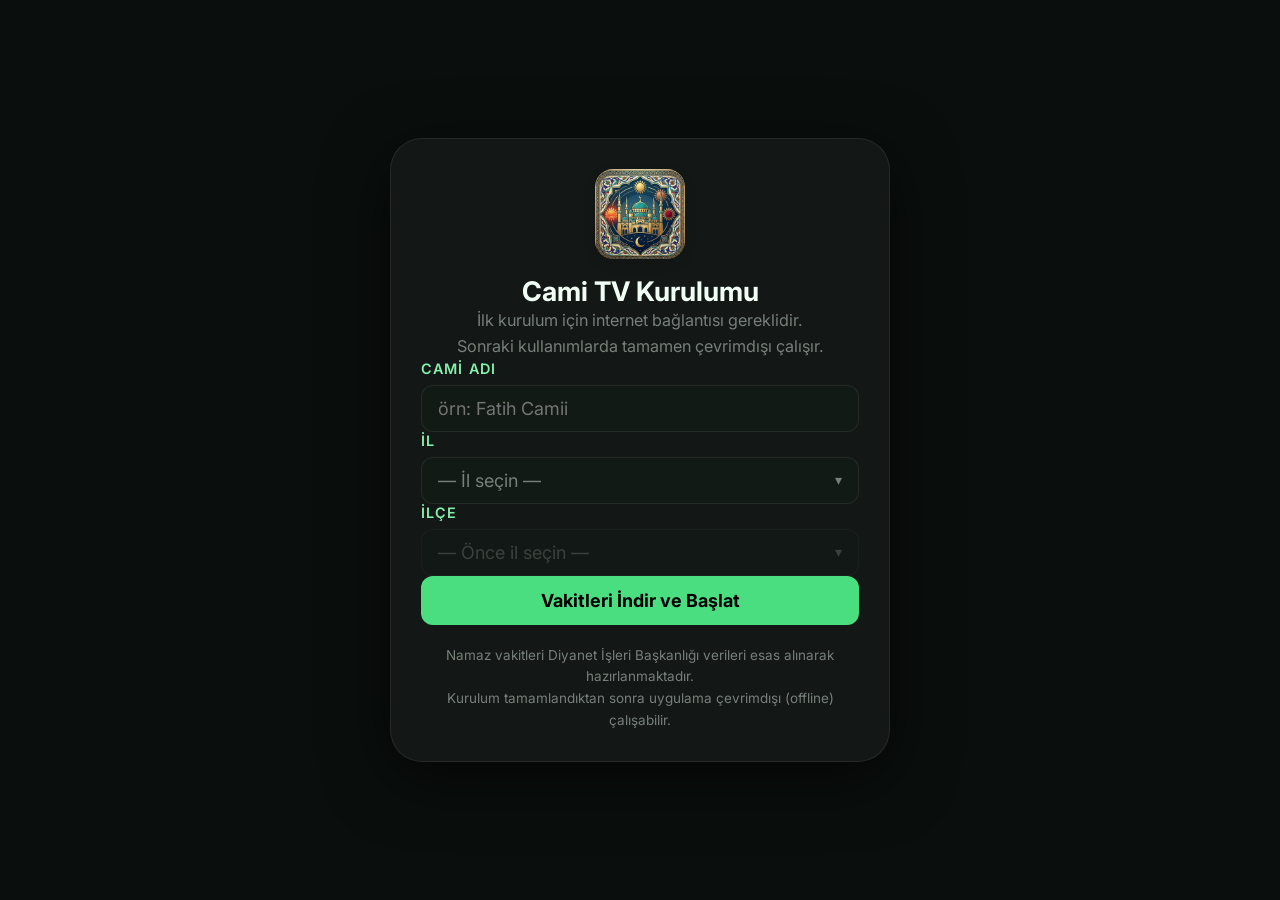
==== commit 0ff8d7f0: "Update versions and add Sabah visibility & new themes to test OTA" ====
--- a/android/app/src/main/assets/web/index.html
+++ b/android/app/src/main/assets/web/index.html
@@ -35,7 +35,41 @@
      KURULUM EKRANI (İlk Açılış)
   ════════════════════════════════════════════ -->
     <div id="setup-screen" role="main" aria-label="İlk Kurulum">
-        <div class="setup-box animate-fade-in-scale">
+        <!-- 1. QR KOD GÖRÜNÜMÜ (VARSAYILAN) -->
+        <div id="setup-qr-view" class="setup-box animate-fade-in-scale qr-split-layout">
+            <!-- Sol Panel -->
+            <div class="qr-split-panel-left">
+                <img src="img/cami_tv_logo.png" alt="Cami TV Logo" class="app-logo app-logo-large"
+                    style="margin-bottom:20px; width:80px; height:80px;">
+                <h1 class="setup-title" style="font-size: 2rem; margin-bottom: 15px; text-align: left;">Cami
+                    TV'ye<br>Hoş Geldiniz</h1>
+                <p class="setup-subtitle"
+                    style="font-size: 1.1rem; color: var(--text-secondary); margin-bottom: 30px; text-align: left; line-height: 1.5;">
+                    İlk kurulumu çok daha hızlı ve kolay tamamlamak için lütfen sağdaki QR kodu telefonunuzla okutun.
+                </p>
+                <div style="flex-grow: 1;"></div>
+                <button id="btn-setup-continue-tv"
+                    style="background: transparent; border: 2px solid var(--border-accent); color: var(--text-primary); font-size: 1rem; padding: 12px 20px; border-radius: 8px; cursor: pointer; transition: all 0.3s; width: 100%;">
+                    Kurulumu TV Kumandasıyla Yap
+                </button>
+            </div>
+            <!-- Sağ Panel -->
+            <div class="qr-split-panel-right">
+                <div id="setup-qr-container"
+                    style="background: white; padding: 20px; border-radius: 16px; display: inline-block; box-shadow: 0 10px 30px rgba(0,0,0,0.3); margin-bottom: 20px;">
+                    <!-- QR kod buraya çizilir -->
+                </div>
+                <p id="setup-qr-url-text"
+                    style="font-size: 1.1rem; font-weight: bold; color: var(--accent); margin-bottom: 10px;"></p>
+                <div
+                    style="font-size: 0.85rem; color: #fbbf24; font-weight: bold; background: rgba(251, 191, 36, 0.1); padding: 8px 12px; border-radius: 6px; display: inline-block; text-align: center;">
+                    ⚠️ Telefonunuzun TV ile aynı Wi-Fi ağında<br>olduğundan emin olun.
+                </div>
+            </div>
+        </div>
+
+        <!-- 2. TV KUMANDASI FORM GÖRÜNÜMÜ (ALTERNATİF) -->
+        <div id="setup-form-view" class="setup-box animate-fade-in-scale" style="display:none;">
             <div style="text-align:center;">
                 <img src="img/cami_tv_logo.png" alt="Cami TV Logo" class="app-logo app-logo-large">
             </div>
@@ -73,7 +107,7 @@
                 Vakitleri İndir ve Başlat
             </button>
 
-            <p style="font-size:0.75rem; color:var(--text-muted); text-align:center; line-height:1.6;">
+            <p style="font-size:0.75rem; color:var(--text-muted); text-align:center; line-height:1.6; margin-top:20px;">
                 Namaz vakitleri Diyanet İşleri Başkanlığı verileri esas alınarak hazırlanmaktadır.<br>
                 Kurulum tamamlandıktan sonra uygulama çevrimdışı (offline) çalışabilir.
             </p>
@@ -106,8 +140,13 @@
         <!-- Üst Bar -->
         <header id="ls-topbar">
             <div class="mosque-name">
-                <img src="img/cami_tv_logo.png" alt="Cami TV" class="app-logo" style="width: 32px; height: 32px;">
-                <span id="ls-mosque-name">Cami TV</span>
+                <img src="img/cami_tv_logo.png" alt="Cami TV" class="app-logo" style="width: 40px; height: 40px;">
+                <div
+                    style="display:flex; flex-direction:column; align-items:flex-start; justify-content:center; line-height:1.2;">
+                    <span id="ls-mosque-name">Cami TV</span>
+                    <span id="ls-mosque-location"
+                        style="font-size:0.65em; color:var(--text-muted); font-weight:normal;"></span>
+                </div>
             </div>
 
             <div class="topbar-center">
@@ -236,8 +275,13 @@
         <!-- Üst Bar -->
         <header id="pt-topbar">
             <div class="mosque-name">
-                <img src="img/cami_tv_logo.png" alt="Cami TV" class="app-logo" style="width: 28px; height: 28px;">
-                <span id="pt-mosque-name">Cami TV</span>
+                <img src="img/cami_tv_logo.png" alt="Cami TV" class="app-logo" style="width: 32px; height: 32px;">
+                <div
+                    style="display:flex; flex-direction:column; align-items:flex-start; justify-content:center; line-height:1.2;">
+                    <span id="pt-mosque-name">Cami TV</span>
+                    <span id="pt-mosque-location"
+                        style="font-size:0.7em; color:var(--text-muted); font-weight:normal;"></span>
+                </div>
             </div>
             <time id="pt-clock" class="pt-clock" aria-label="Saat">00:00</time>
         </header>
@@ -286,6 +330,8 @@
     <script src="js/content-data.js"></script>
     <script src="js/settings-manager.js"></script>
     <script src="js/data-manager.js"></script>
+    <script src="js/qrcode.min.js"></script>
+    <script src="js/i18n.js"></script>
     <script src="js/prayer-engine.js"></script>
     <script src="js/power-manager.js"></script>
     <script src="js/carousel-manager.js"></script>
--- a/android/app/src/main/assets/web/css/base.css
+++ b/android/app/src/main/assets/web/css/base.css
@@ -84,6 +84,21 @@
 
 :root[data-font-size="xlarge"] {
   --font-scale: 1.45;
+}
+
+/* ────────────────────────────────────────────────────────────
+   GLOBAL KAYDIRMA ÇUBUĞUNU (SCROLLBAR) GİZLEME
+   ──────────────────────────────────────────────────────────── */
+* {
+  -ms-overflow-style: none;
+  /* IE + Edge */
+  scrollbar-width: none;
+  /* Firefox */
+}
+
+::-webkit-scrollbar {
+  display: none;
+  /* Chrome, Safari ve Android WebView */
 }
 
 html {
@@ -151,6 +166,48 @@
   --vakit-aktif-border: rgba(212, 175, 55, 0.5);
   --vakit-aktif-text: #d4af37;
   --border-accent: rgba(212, 175, 55, 0.3);
+}
+
+/* ────────────────────────────────────────────────────────────
+   TEMA: LACİVERT (Navy Blue)
+   ──────────────────────────────────────────────────────────── */
+:root[data-theme="navy"] {
+  --accent: #60a5fa;
+  --accent-dark: #2563eb;
+  --accent-glow: rgba(96, 165, 250, 0.2);
+  --accent-dim: rgba(96, 165, 250, 0.08);
+  --bg-primary: #0f172a;
+  --bg-secondary: #1e293b;
+  --text-primary: #f8fafc;
+  --text-secondary: #93c5fd;
+  --text-muted: rgba(248, 250, 252, 0.5);
+  --countdown-color: #60a5fa;
+  --countdown-shadow: 0 0 30px rgba(96, 165, 250, 0.4);
+  --vakit-aktif-bg: rgba(96, 165, 250, 0.15);
+  --vakit-aktif-border: rgba(96, 165, 250, 0.5);
+  --vakit-aktif-text: #60a5fa;
+  --border-accent: rgba(96, 165, 250, 0.3);
+}
+
+/* ────────────────────────────────────────────────────────────
+   TEMA: GECE MORU (Night Purple)
+   ──────────────────────────────────────────────────────────── */
+:root[data-theme="purple"] {
+  --accent: #c084fc;
+  --accent-dark: #7e22ce;
+  --accent-glow: rgba(192, 132, 252, 0.2);
+  --accent-dim: rgba(192, 132, 252, 0.08);
+  --bg-primary: #1e1b4b;
+  --bg-secondary: #2e1065;
+  --text-primary: #faf5ff;
+  --text-secondary: #d8b4fe;
+  --text-muted: rgba(250, 245, 255, 0.5);
+  --countdown-color: #c084fc;
+  --countdown-shadow: 0 0 30px rgba(192, 132, 252, 0.4);
+  --vakit-aktif-bg: rgba(192, 132, 252, 0.15);
+  --vakit-aktif-border: rgba(192, 132, 252, 0.5);
+  --vakit-aktif-text: #c084fc;
+  --border-accent: rgba(192, 132, 252, 0.3);
 }
 
 /* ────────────────────────────────────────────────────────────
@@ -224,7 +281,7 @@
   width: 100%;
   height: 100%;
   overflow: hidden;
-  font-size: clamp(12px, 1.2vw + 0.5vh, 18px);
+  font-size: calc(var(--font-scale) * clamp(12px, 1.2vw + 0.5vh, 18px));
   /* Responsive root font */
   font-family: var(--font-ui);
   background: var(--bg-primary);
@@ -268,7 +325,7 @@
   gap: 4px;
   padding: 4px 10px;
   border-radius: var(--radius-full);
-  font-size: 0.7rem;
+  font-size: calc(var(--font-scale) * 0.7rem);
   font-weight: 700;
   letter-spacing: 0.05em;
   text-transform: uppercase;
@@ -381,7 +438,7 @@
 }
 
 .loading-text {
-  font-size: 1rem;
+  font-size: calc(var(--font-scale) * 1rem);
   color: var(--text-muted);
   letter-spacing: 0.05em;
 }
@@ -406,26 +463,43 @@
 }
 
 .setup-box {
-  width: 100%;
-  max-width: 480px;
+  width: 90%;
+  max-width: 500px;
+  max-height: 90vh;
+  overflow-y: auto;
   background: var(--bg-card);
   border: 1px solid var(--border);
   border-radius: var(--radius-xl);
-  padding: 40px;
+  padding: 30px;
   display: flex;
   flex-direction: column;
-  gap: 24px;
-}
+  gap: 15px;
+  box-shadow: var(--shadow-lg);
+  margin: auto;
+}
+
+/* Scrollbar Gizle Ama Scroll Edilsin */
+.setup-box::-webkit-scrollbar {
+  display: none;
+}
+
+.setup-box {
+  -ms-overflow-style: none;
+  /* IE and Edge */
+  scrollbar-width: none;
+  /* Firefox */
+}
+
 
 .setup-title {
-  font-size: 1.5rem;
+  font-size: calc(var(--font-scale) * 1.5rem);
   font-weight: 700;
   color: var(--text-primary);
   text-align: center;
 }
 
 .setup-subtitle {
-  font-size: 0.9rem;
+  font-size: calc(var(--font-scale) * 0.9rem);
   color: var(--text-muted);
   text-align: center;
   line-height: 1.6;
@@ -438,7 +512,7 @@
 }
 
 .setup-field label {
-  font-size: 0.8rem;
+  font-size: calc(var(--font-scale) * 0.8rem);
   font-weight: 600;
   letter-spacing: 0.08em;
   text-transform: uppercase;
@@ -454,7 +528,7 @@
   background: var(--bg-secondary);
   color: var(--text-primary);
   font-family: var(--font-ui);
-  font-size: 1rem;
+  font-size: calc(var(--font-scale) * 1rem);
   outline: none;
   transition: border-color var(--transition-fast);
   cursor: pointer;
@@ -474,7 +548,7 @@
   border-radius: var(--radius-md);
   background: var(--bg-secondary);
   border: 1px solid var(--border);
-  font-size: 0.85rem;
+  font-size: calc(var(--font-scale) * 0.85rem);
   color: var(--text-secondary);
 }
 
@@ -496,7 +570,7 @@
   background: var(--accent);
   color: #000;
   font-family: var(--font-ui);
-  font-size: 1rem;
+  font-size: calc(var(--font-scale) * 1rem);
   font-weight: 700;
   cursor: pointer;
   transition: opacity var(--transition-fast), transform var(--transition-fast);
@@ -513,7 +587,7 @@
 }
 
 .setup-error {
-  font-size: 0.85rem;
+  font-size: calc(var(--font-scale) * 0.85rem);
   color: #f87171;
   text-align: center;
   display: none;
@@ -547,7 +621,7 @@
   display: inline-flex;
   align-items: center;
   gap: 8px;
-  font-size: 0.8rem;
+  font-size: calc(var(--font-scale) * 0.8rem);
   color: var(--text-secondary);
 }
 
@@ -657,7 +731,7 @@
   background: var(--bg-secondary);
   color: var(--text-muted);
   font-family: var(--font-ui);
-  font-size: 1rem;
+  font-size: calc(var(--font-scale) * 1rem);
   cursor: pointer;
   transition: border-color var(--transition-fast), background var(--transition-fast);
   text-align: left;
@@ -686,7 +760,7 @@
 }
 
 .ss-arrow {
-  font-size: 0.75rem;
+  font-size: calc(var(--font-scale) * 0.75rem);
   color: var(--text-muted);
   transition: transform var(--transition-fast);
   flex-shrink: 0;
@@ -730,7 +804,7 @@
   background: transparent;
   color: var(--text-primary);
   font-family: var(--font-ui);
-  font-size: 0.9rem;
+  font-size: calc(var(--font-scale) * 0.9rem);
   outline: none;
   box-sizing: border-box;
 }
@@ -747,7 +821,7 @@
 
 .ss-option {
   padding: 10px 14px;
-  font-size: 0.9rem;
+  font-size: calc(var(--font-scale) * 0.9rem);
   color: var(--text-secondary);
   cursor: pointer;
   transition: background var(--transition-fast), color var(--transition-fast);
@@ -768,7 +842,7 @@
 .ss-empty {
   padding: 16px 14px;
   text-align: center;
-  font-size: 0.82rem;
+  font-size: calc(var(--font-scale) * 0.82rem);
   color: var(--text-muted);
 }
 
@@ -784,4 +858,46 @@
 /* Ayarlar sayfasında */
 .setting-control .ss-wrapper {
   min-width: 180px;
+}
+
+/* ────────────────────────────────────────────────────────────
+   QR SPLIT LAYOUT (Responsive Yatay/Dikey Ayırıcı)
+   ──────────────────────────────────────────────────────────── */
+.qr-split-layout {
+  display: flex;
+  flex-direction: column;
+  /* Mobilde (Dikeyde) alt alta dizilsin */
+  align-items: stretch;
+  padding: 0;
+  overflow: hidden;
+  max-width: 900px;
+  margin: auto;
+}
+
+@media (min-width: 600px) {
+  .qr-split-layout {
+    flex-direction: row;
+    /* TV'de (Yatayda) yan yana dizilsin */
+    max-height: 90vh;
+  }
+}
+
+.qr-split-panel-left {
+  flex: 1;
+  padding: 40px;
+  background: rgba(0, 0, 0, 0.2);
+  display: flex;
+  flex-direction: column;
+  justify-content: center;
+  align-items: flex-start;
+  text-align: left;
+}
+
+.qr-split-panel-right {
+  flex: 1;
+  padding: 40px;
+  display: flex;
+  flex-direction: column;
+  justify-content: center;
+  align-items: center;
 }
--- a/android/app/src/main/assets/web/css/landscape.css
+++ b/android/app/src/main/assets/web/css/landscape.css
@@ -33,7 +33,7 @@
 }
 
 #ls-topbar .mosque-name {
-    font-size: 1.15rem;
+    font-size: calc(var(--font-scale) * 1.15rem);
     font-weight: 700;
     color: var(--text-primary);
     display: flex;
@@ -44,7 +44,7 @@
 }
 
 #ls-topbar .mosque-name .icon {
-    font-size: 1.4rem;
+    font-size: calc(var(--font-scale) * 1.4rem);
     flex-shrink: 0;
 }
 
@@ -63,7 +63,7 @@
 }
 
 #ls-topbar .topbar-clock {
-    font-size: 2rem;
+    font-size: calc(var(--font-scale) * 2rem);
     font-weight: 900;
     color: var(--text-primary);
     letter-spacing: 0.04em;
@@ -72,7 +72,7 @@
 }
 
 #ls-topbar .topbar-date {
-    font-size: 0.78rem;
+    font-size: calc(var(--font-scale) * 0.78rem);
     color: var(--text-muted);
     letter-spacing: 0.03em;
 }
@@ -86,7 +86,7 @@
 }
 
 #ls-topbar .hijri-date {
-    font-size: 0.85rem;
+    font-size: calc(var(--font-scale) * 0.85rem);
     color: var(--text-secondary);
     text-align: right;
 }
@@ -95,7 +95,7 @@
 #ls-content {
     flex: 1;
     display: grid;
-    grid-template-columns: 22fr 46fr 32fr;
+    grid-template-columns: 22% 43% 35%;
     min-height: 0;
     overflow: hidden;
 }
@@ -105,13 +105,14 @@
     display: flex;
     flex-direction: column;
     border-right: 1px solid var(--border);
-    padding: 24px 20px;
-    gap: 12px;
-    overflow: hidden;
+    padding: clamp(10px, 2vmin, 24px) clamp(8px, 1.5vmin, 20px);
+    gap: clamp(6px, 1.2vmin, 12px);
+    overflow: hidden;
+    min-width: 0;
 }
 
 .ls-section-title {
-    font-size: 0.8rem;
+    font-size: calc(var(--font-scale) * 0.8rem);
     font-weight: 700;
     letter-spacing: 0.15em;
     text-transform: uppercase;
@@ -125,9 +126,9 @@
 .prayer-row {
     display: flex;
     align-items: center;
-    padding: 14px 18px;
+    padding: clamp(8px, 1.5vmin, 14px) clamp(8px, 1.5vmin, 18px);
     border-radius: var(--radius-md);
-    gap: 16px;
+    gap: clamp(6px, 1.5vmin, 16px);
     border: 1px solid transparent;
     transition: all var(--transition);
     position: relative;
@@ -154,18 +155,21 @@
 }
 
 .prayer-row .vakit-icon {
-    font-size: clamp(1.2rem, 2.2vh, 1.6rem);
-    width: 34px;
+    font-size: calc(var(--font-scale) * clamp(1.1rem, 2.5vmin, 1.6rem));
+    width: 32px;
     text-align: center;
     flex-shrink: 0;
     opacity: 0.8;
 }
 
 .prayer-row .vakit-name {
-    font-size: clamp(1rem, 1.8vh, 1.25rem);
+    font-size: calc(var(--font-scale) * clamp(0.9rem, 2vmin, 1.3rem));
     font-weight: 600;
     color: var(--text-secondary);
     flex: 1;
+    white-space: nowrap;
+    overflow: hidden;
+    text-overflow: ellipsis;
 }
 
 .prayer-row.aktif .vakit-icon,
@@ -176,7 +180,7 @@
 }
 
 .prayer-row .vakit-time {
-    font-size: clamp(1.2rem, 2.2vh, 1.5rem);
+    font-size: calc(var(--font-scale) * clamp(1.1rem, 2.8vmin, 1.6rem));
     font-weight: 800;
     color: var(--text-primary);
     font-variant-numeric: tabular-nums;
@@ -189,7 +193,7 @@
 }
 
 .prayer-row .vakit-cemaat {
-    font-size: clamp(0.75rem, 1.4vh, 1rem);
+    font-size: calc(var(--font-scale) * clamp(0.7rem, 1.5vmin, 1.1rem));
     font-weight: 600;
     color: var(--text-muted);
     font-variant-numeric: tabular-nums;
@@ -198,6 +202,7 @@
     border-radius: var(--radius-sm);
     padding: 2px 6px;
     margin-left: auto;
+    white-space: nowrap;
 }
 
 /* Sol alt bilgiler (hava, sıcaklık, kıble) */
@@ -214,7 +219,7 @@
     display: flex;
     align-items: center;
     gap: 8px;
-    font-size: 0.8rem;
+    font-size: calc(var(--font-scale) * 0.8rem);
     color: var(--text-muted);
     padding: 6px 8px;
     border-radius: var(--radius-sm);
@@ -222,7 +227,7 @@
 }
 
 .ls-info-pill .icon {
-    font-size: 1rem;
+    font-size: calc(var(--font-scale) * 1rem);
 }
 
 .ls-info-pill .value {
@@ -240,6 +245,7 @@
     gap: 1.5rem;
     position: relative;
     overflow: hidden;
+    min-width: 0;
 }
 
 /* Ezan Okunuyor Bildirimi (Dinamik Renk) */
@@ -247,13 +253,13 @@
     display: flex;
     align-items: center;
     gap: 16px;
-    padding: 16px 32px;
+    padding: 12px 24px;
     border-radius: 50px;
     background: var(--vakit-aktif-bg);
     border: 2px solid var(--vakit-aktif-border);
     box-shadow: 0 0 30px rgba(var(--vakit-aktif-text-rgb), 0.4);
     position: absolute;
-    top: 40px;
+    top: 20px;
     z-index: 20;
     animation: ezan-pulse 2s infinite alternate;
 }
@@ -268,7 +274,7 @@
 }
 
 .ezan-text {
-    font-size: 1.8rem;
+    font-size: calc(var(--font-scale) * 1.8rem);
     font-weight: 900;
     color: var(--vakit-aktif-text);
     text-transform: uppercase;
@@ -299,11 +305,13 @@
 /* Dairesel Progress Bar Container */
 .circular-progress-wrapper {
     position: relative;
-    width: clamp(200px, 35vh, 320px);
-    height: clamp(200px, 35vh, 320px);
+    width: 100%;
+    max-width: clamp(200px, 45vmin, 400px);
+    aspect-ratio: 1 / 1;
     display: flex;
     align-items: center;
     justify-content: center;
+    flex-shrink: 1;
 }
 
 .progress-ring {
@@ -341,33 +349,41 @@
     align-items: center;
     justify-content: center;
     background: var(--bg-card);
-    width: 87.5%;
-    height: 87.5%;
+    width: 86%;
+    height: 86%;
     border-radius: 50%;
     box-shadow: inset 0 0 20px rgba(0, 0, 0, 0.1);
+    /* İçeriklerin yuvarlağın dışına çıkmasını engelleme */
+    overflow: hidden;
+    padding: clamp(4px, 1vmin, 10px);
+    box-sizing: border-box;
 }
 
 /* Vakit adı büyük */
 .countdown-target-name {
-    font-size: clamp(1rem, 2.5vh, 1.5rem);
+    font-size: calc(var(--font-scale) * clamp(1.1rem, 3.2vmin, 1.8rem));
     font-weight: 800;
     color: var(--text-secondary);
     text-align: center;
-    margin-bottom: 4px;
-    letter-spacing: 0.05em;
+    margin-bottom: clamp(2px, 0.5vmin, 4px);
+    letter-spacing: 0.02em;
     text-transform: uppercase;
+    white-space: nowrap;
+    width: 100%;
 }
 
 /* Büyük geri sayım */
 .countdown-time {
-    font-size: clamp(2.2rem, 5.5vh, 3.5rem);
+    font-size: calc(var(--font-scale) * clamp(1.8rem, 6vmin, 4.2rem));
     font-weight: 900;
     color: var(--countdown-color);
     text-shadow: var(--countdown-shadow);
     font-variant-numeric: tabular-nums;
-    letter-spacing: 0.02em;
+    letter-spacing: 0.01em;
     line-height: 1.1;
     transition: color 0.5s ease;
+    width: 100%;
+    text-align: center;
 }
 
 .countdown-time.warning {
@@ -376,12 +392,14 @@
 
 /* "kaldı" yazısı */
 .countdown-label {
-    font-size: clamp(0.7rem, 1.5vh, 0.9rem);
+    font-size: calc(var(--font-scale) * clamp(0.8rem, 2vmin, 1.1rem));
     color: var(--text-muted);
     font-weight: 600;
     text-transform: uppercase;
     letter-spacing: 0.1em;
     margin-top: 4px;
+    width: 100%;
+    text-align: center;
 }
 
 /* Cemaat vakti */
@@ -400,12 +418,12 @@
 }
 
 #ls-cemaat .ce-icon {
-    font-size: 1.5rem;
+    font-size: calc(var(--font-scale) * 1.5rem);
 }
 
 #ls-cemaat .ce-val {
     font-weight: 800;
-    font-size: 1.2rem;
+    font-size: calc(var(--font-scale) * 1.2rem);
     color: var(--accent);
 }
 
@@ -435,19 +453,20 @@
 }
 
 .rm-icon {
-    font-size: 1.4rem;
+    font-size: calc(var(--font-scale) * 1.4rem);
 }
 
 .rm-title {
-    font-size: 1rem;
+    font-size: calc(var(--font-scale) * clamp(0.9rem, 2vmin, 1.3rem));
     font-weight: 700;
     color: #2ecc71;
     text-transform: uppercase;
     letter-spacing: 0.05em;
+    white-space: nowrap;
 }
 
 .rm-value {
-    font-size: 2.2rem;
+    font-size: calc(var(--font-scale) * clamp(1.8rem, 4.5vmin, 2.8rem));
     font-weight: 900;
     color: var(--text-primary);
     font-variant-numeric: tabular-nums;
@@ -464,7 +483,7 @@
     background: var(--bg-card);
     border: 1px solid var(--border);
     color: var(--text-muted);
-    font-size: 0.75rem;
+    font-size: calc(var(--font-scale) * 0.75rem);
     font-family: var(--font-ui);
     cursor: pointer;
     transition: all var(--transition-fast);
@@ -478,6 +497,7 @@
     flex-direction: column;
     border-left: 1px solid var(--border);
     overflow: hidden;
+    min-width: 0;
 }
 
 #ls-carousel {
@@ -514,7 +534,7 @@
 }
 
 .slide-type-badge {
-    font-size: 0.65rem;
+    font-size: calc(var(--font-scale) * 0.65rem);
     font-weight: 700;
     letter-spacing: 0.12em;
     text-transform: uppercase;
@@ -526,7 +546,7 @@
 }
 
 .slide-counter {
-    font-size: 0.7rem;
+    font-size: calc(var(--font-scale) * 0.7rem);
     color: var(--text-muted);
 }
 
@@ -536,7 +556,7 @@
     direction: rtl;
     text-align: center;
     color: var(--text-arabic);
-    font-size: clamp(1.6rem, 2.8vw, 2.4rem);
+    font-size: calc(var(--font-scale) * clamp(1.4rem, 4vmin, 2.4rem));
     line-height: 1.8;
     flex: 1;
     display: flex;
@@ -550,7 +570,7 @@
 }
 
 .slide-translation {
-    font-size: clamp(1rem, 1.5vw, 1.25rem);
+    font-size: calc(var(--font-scale) * clamp(0.9rem, 2vmin, 1.25rem));
     color: var(--text-secondary);
     text-align: center;
     line-height: 1.6;
@@ -588,7 +608,7 @@
 }
 
 .slide-reference {
-    font-size: 0.7rem;
+    font-size: calc(var(--font-scale) * 0.7rem);
     color: var(--text-muted);
     text-align: center;
     margin-top: 8px;
@@ -598,7 +618,7 @@
 /* Esmaül Hüsna slide */
 .slide-esma-arabic {
     font-family: var(--font-arabic);
-    font-size: clamp(3rem, 6vw, 5rem);
+    font-size: calc(var(--font-scale) * clamp(2.5rem, 8vmin, 5rem));
     text-align: center;
     color: var(--accent);
     line-height: 1.4;
@@ -610,7 +630,7 @@
 
 .slide-esma-turkish {
     text-align: center;
-    font-size: 1.3rem;
+    font-size: calc(var(--font-scale) * clamp(0.9rem, 2.2vmin, 1.3rem));
     font-weight: 700;
     color: var(--text-primary);
     margin-bottom: 8px;
@@ -619,7 +639,7 @@
 
 .slide-esma-meaning {
     text-align: center;
-    font-size: 0.85rem;
+    font-size: calc(var(--font-scale) * clamp(0.7rem, 1.5vmin, 0.95rem));
     color: var(--text-muted);
     line-height: 1.5;
     flex-shrink: 0;
@@ -654,7 +674,7 @@
 #ls-ticker .ticker-label {
     flex-shrink: 0;
     padding: 0 16px;
-    font-size: 0.7rem;
+    font-size: calc(var(--font-scale) * 0.7rem);
     font-weight: 700;
     letter-spacing: 0.1em;
     text-transform: uppercase;
@@ -670,6 +690,8 @@
 #ls-ticker .ticker-scroll {
     flex: 1;
     overflow: hidden;
+    display: flex;
+    white-space: nowrap;
 }
 
 #ls-ticker .ticker-inner {
@@ -686,7 +708,7 @@
 }
 
 #ls-ticker .ticker-item {
-    font-size: 0.82rem;
+    font-size: calc(var(--font-scale) * 0.82rem);
     color: var(--text-secondary);
     display: inline-flex;
     align-items: center;
@@ -736,7 +758,7 @@
 }
 
 .ezan-icon {
-    font-size: 4rem;
+    font-size: calc(var(--font-scale) * 4rem);
     position: relative;
     z-index: 1;
     animation: float 3s ease-in-out infinite;
@@ -744,7 +766,7 @@
 }
 
 .ezan-prayer-name {
-    font-size: clamp(2.5rem, 5vw, 4rem);
+    font-size: calc(var(--font-scale) * clamp(2.5rem, 5vw, 4rem));
     font-weight: 900;
     color: var(--text-primary);
     position: relative;
@@ -754,7 +776,7 @@
 
 .ezan-arabic {
     font-family: var(--font-arabic);
-    font-size: clamp(1.5rem, 3vw, 2.5rem);
+    font-size: calc(var(--font-scale) * clamp(1.5rem, 3vw, 2.5rem));
     color: var(--text-arabic);
     position: relative;
     z-index: 1;
@@ -763,7 +785,7 @@
 }
 
 .ezan-subtitle {
-    font-size: 1rem;
+    font-size: calc(var(--font-scale) * 1rem);
     color: var(--text-muted);
     position: relative;
     z-index: 1;
@@ -777,7 +799,7 @@
     border-radius: var(--radius-full);
     background: var(--bg-card);
     border: 1px solid var(--border-accent);
-    font-size: 1rem;
+    font-size: calc(var(--font-scale) * 1rem);
     color: var(--text-secondary);
     position: relative;
     z-index: 1;
@@ -802,7 +824,7 @@
 }
 
 .cenaze-header {
-    font-size: 0.8rem;
+    font-size: calc(var(--font-scale) * 0.8rem);
     letter-spacing: 0.2em;
     text-transform: uppercase;
     color: #f87171;
@@ -810,19 +832,19 @@
 }
 
 .cenaze-icon {
-    font-size: 3rem;
+    font-size: calc(var(--font-scale) * 3rem);
     margin-bottom: 16px;
 }
 
 .cenaze-name {
-    font-size: clamp(2rem, 4vw, 3rem);
+    font-size: calc(var(--font-scale) * clamp(2rem, 4vw, 3rem));
     font-weight: 700;
     color: white;
     text-align: center;
 }
 
 .cenaze-detail {
-    font-size: 1rem;
+    font-size: calc(var(--font-scale) * 1rem);
     color: rgba(255, 255, 255, 0.6);
     margin-top: 12px;
     text-align: center;
@@ -830,7 +852,7 @@
 
 .cenaze-dua {
     font-family: var(--font-arabic);
-    font-size: 1.5rem;
+    font-size: calc(var(--font-scale) * 1.5rem);
     color: #fde68a;
     margin-top: 24px;
     direction: rtl;
--- a/android/app/src/main/assets/web/css/portrait.css
+++ b/android/app/src/main/assets/web/css/portrait.css
@@ -32,7 +32,7 @@
 }
 
 #pt-topbar .mosque-name {
-    font-size: 0.85rem;
+    font-size: calc(var(--font-scale) * 0.85rem);
     font-weight: 700;
     color: var(--text-primary);
     display: flex;
@@ -49,7 +49,7 @@
 }
 
 #pt-topbar .pt-clock {
-    font-size: 1.4rem;
+    font-size: calc(var(--font-scale) * 1.4rem);
     font-weight: 900;
     color: var(--text-primary);
     letter-spacing: 0.04em;
@@ -69,7 +69,7 @@
 }
 
 #pt-next-label {
-    font-size: 0.7rem;
+    font-size: calc(var(--font-scale) * 0.7rem);
     font-weight: 700;
     letter-spacing: 0.15em;
     text-transform: uppercase;
@@ -77,14 +77,14 @@
 }
 
 #pt-prayer-name {
-    font-size: 1.8rem;
+    font-size: calc(var(--font-scale) * 1.8rem);
     font-weight: 900;
     color: var(--text-primary);
     line-height: 1;
 }
 
 #pt-countdown {
-    font-size: 3rem;
+    font-size: calc(var(--font-scale) * 3rem);
     font-weight: 900;
     color: var(--countdown-color);
     text-shadow: var(--countdown-shadow);
@@ -98,7 +98,7 @@
 }
 
 #pt-countdown-sub {
-    font-size: 0.75rem;
+    font-size: calc(var(--font-scale) * 0.75rem);
     color: var(--text-muted);
     letter-spacing: 0.08em;
 }
@@ -130,11 +130,11 @@
 }
 
 .pt-prayer-cell .cell-icon {
-    font-size: 1.1rem;
+    font-size: calc(var(--font-scale) * 1.1rem);
 }
 
 .pt-prayer-cell .cell-name {
-    font-size: 0.65rem;
+    font-size: calc(var(--font-scale) * 0.65rem);
     font-weight: 700;
     letter-spacing: 0.06em;
     text-transform: uppercase;
@@ -146,7 +146,7 @@
 }
 
 .pt-prayer-cell .cell-time {
-    font-size: 1rem;
+    font-size: calc(var(--font-scale) * 1rem);
     font-weight: 800;
     color: var(--text-primary);
     font-variant-numeric: tabular-nums;
@@ -171,11 +171,11 @@
 }
 
 #pt-carousel .slide-arabic {
-    font-size: clamp(1.3rem, 5vw, 1.8rem);
+    font-size: calc(var(--font-scale) * clamp(1.3rem, 5vw, 1.8rem));
 }
 
 #pt-carousel .slide-esma-arabic {
-    font-size: clamp(2.5rem, 10vw, 4rem);
+    font-size: calc(var(--font-scale) * clamp(2.5rem, 10vw, 4rem));
 }
 
 /* ─── ALT TICKER BANDI ───────────────────────────────────── */
@@ -192,7 +192,7 @@
 #pt-ticker .ticker-label {
     flex-shrink: 0;
     padding: 0 12px;
-    font-size: 0.65rem;
+    font-size: calc(var(--font-scale) * 0.65rem);
     font-weight: 700;
     letter-spacing: 0.1em;
     text-transform: uppercase;
@@ -219,7 +219,7 @@
 }
 
 #pt-ticker .ticker-item {
-    font-size: 0.75rem;
+    font-size: calc(var(--font-scale) * 0.75rem);
     color: var(--text-secondary);
     display: inline-flex;
     align-items: center;
@@ -252,15 +252,15 @@
 }
 
 #pt-ezan-overlay .ezan-icon {
-    font-size: 3rem;
+    font-size: calc(var(--font-scale) * 3rem);
 }
 
 #pt-ezan-overlay .ezan-prayer-name {
-    font-size: 2rem;
+    font-size: calc(var(--font-scale) * 2rem);
 }
 
 #pt-ezan-overlay .ezan-arabic {
-    font-size: 1.3rem;
+    font-size: calc(var(--font-scale) * 1.3rem);
 }
 
 #pt-ezan-overlay .ezan-wave-ring {
@@ -284,7 +284,7 @@
 }
 
 .ramadan-label {
-    font-size: 0.7rem;
+    font-size: calc(var(--font-scale) * 0.7rem);
     font-weight: 700;
     letter-spacing: 0.1em;
     text-transform: uppercase;
@@ -292,7 +292,7 @@
 }
 
 .ramadan-countdown {
-    font-size: 1.2rem;
+    font-size: calc(var(--font-scale) * 1.2rem);
     font-weight: 900;
     color: #fbbf24;
     font-variant-numeric: tabular-nums;
@@ -323,7 +323,7 @@
 }
 
 #ls-ramadan-info .rm-label {
-    font-size: 0.7rem;
+    font-size: calc(var(--font-scale) * 0.7rem);
     font-weight: 700;
     letter-spacing: 0.1em;
     text-transform: uppercase;
@@ -331,13 +331,13 @@
 }
 
 #ls-ramadan-info .rm-value {
-    font-size: 1.8rem;
+    font-size: calc(var(--font-scale) * 1.8rem);
     font-weight: 900;
     color: #fbbf24;
     font-variant-numeric: tabular-nums;
 }
 
 #ls-ramadan-info .rm-sub {
-    font-size: 0.75rem;
+    font-size: calc(var(--font-scale) * 0.75rem);
     color: rgba(251, 191, 36, 0.7);
 }
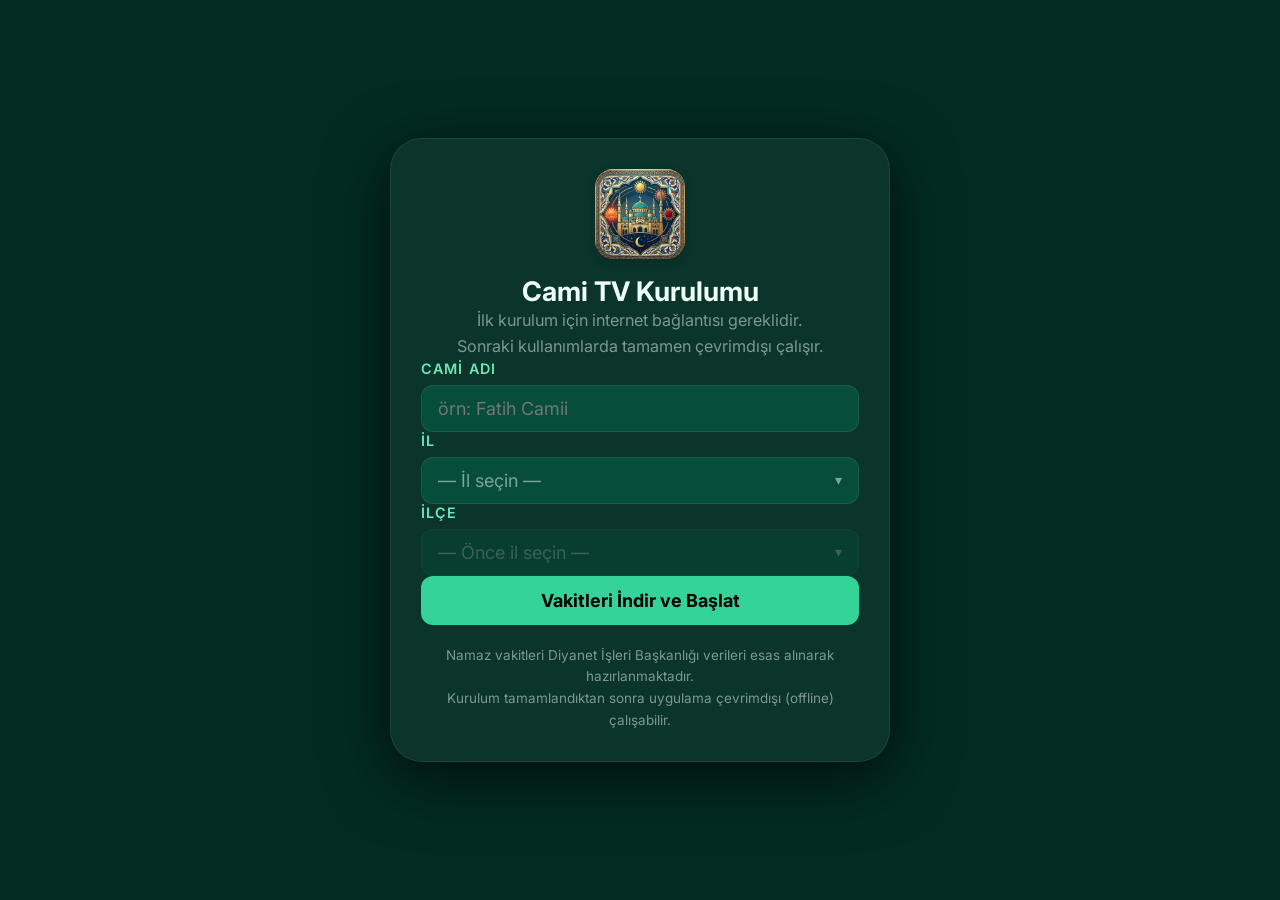
==== commit 95e5e986: "feat(release): v1.0.25 - Kayan yazi hiz slideri, bagimsiz duyuru modali ve Google Play surum senkron" ====
--- a/android/app/src/main/assets/web/index.html
+++ b/android/app/src/main/assets/web/index.html
@@ -21,6 +21,11 @@
 </head>
 
 <body>
+
+    <!-- ════════════════════════════════════════════
+     ARKAPLAN RESİM OVERLAY
+  ════════════════════════════════════════════ -->
+    <div id="background-image" aria-hidden="true"></div>
 
     <!-- ════════════════════════════════════════════
      YÜKLEME EKRANI
@@ -65,6 +70,10 @@
                     style="font-size: 0.85rem; color: #fbbf24; font-weight: bold; background: rgba(251, 191, 36, 0.1); padding: 8px 12px; border-radius: 6px; display: inline-block; text-align: center;">
                     ⚠️ Telefonunuzun TV ile aynı Wi-Fi ağında<br>olduğundan emin olun.
                 </div>
+                <div id="setup-qr-pin-hint"
+                    style="margin-top: 10px; font-size: 0.85rem; color: #a7f3d0; background: rgba(74, 222, 128, 0.1); border: 1px solid rgba(74, 222, 128, 0.25); padding: 8px 12px; border-radius: 6px; text-align: center;">
+                    💡 İlk Giriş Varsayılan PIN: <strong style="color: #ffffff; letter-spacing: 1px;">123456</strong>
+                </div>
             </div>
         </div>
 
@@ -81,18 +90,17 @@
 
             <div class="setup-field">
                 <label for="setup-cami">Cami Adı</label>
-                <input type="text" id="setup-cami" placeholder="örn: Fatih Camii" autocomplete="off" spellcheck="false"
-                    tabindex="1">
+                <input type="text" id="setup-cami" placeholder="örn: Fatih Camii" autocomplete="off" spellcheck="false">
             </div>
 
             <div class="setup-field">
                 <label>İl</label>
-                <div id="setup-il-container" tabindex="2"></div>
+                <div id="setup-il-container"></div>
             </div>
 
             <div class="setup-field">
                 <label>İlçe</label>
-                <div id="setup-ilce-container" tabindex="3"></div>
+                <div id="setup-ilce-container"></div>
             </div>
 
             <!-- İndirme ilerleme bilgisi -->
@@ -103,7 +111,7 @@
 
             <p id="setup-error" class="setup-error" role="alert"></p>
 
-            <button id="setup-kaydet" class="btn-primary" tabindex="4">
+            <button id="setup-kaydet" class="btn-primary">
                 Vakitleri İndir ve Başlat
             </button>
 
@@ -155,6 +163,7 @@
             </div>
 
             <div class="topbar-right">
+                <div id="ls-weather-info" class="ls-info-pill hidden" aria-label="Hava durumu"></div>
                 <div id="ls-hijri-date" class="hijri-date" aria-label="Hicri tarih"></div>
                 <div id="ls-esp32-info" class="ls-info-pill hidden" aria-label="Ortam verileri"></div>
             </div>
@@ -236,6 +245,18 @@
                     </div>
                     <time class="rm-value" id="ls-ramadan-countdown">00:00:00</time>
                 </div>
+
+                <!-- Bayram namazı bilgi kutusu -->
+                <div id="ls-bayram-info" class="bayram-info-box hidden" aria-label="Bayram namazı vakti">
+                    <div class="byr-header">
+                        <span class="byr-icon">☪️</span>
+                        <span class="byr-title" id="byr-title-label">Bayram Namazı</span>
+                    </div>
+                    <div class="byr-detail">
+                        <time class="byr-saat" id="ls-bayram-saat"></time>
+                        <span class="byr-tarih" id="ls-bayram-tarih"></span>
+                    </div>
+                </div>
             </section>
 
             <!-- Sağ Sütun: Carousel -->
@@ -251,6 +272,17 @@
             </section>
 
         </main>
+
+        <!-- ════════════════════════════════════════════
+         CUMA YARDIMI OVERLAY
+        ════════════════════════════════════════════ -->
+        <div id="cuma-yardim-overlay" class="cuma-overlay hidden" data-mode="tam-ekran">
+            <div class="cuma-overlay-content">
+                <div class="cuma-overlay-icon">🤲</div>
+                <div id="cuma-yardim-text" class="cuma-overlay-text"></div>
+                <div id="cuma-yardim-lang-badge" class="cuma-lang-badge">TR</div>
+            </div>
+        </div>
 
         <!-- Alt Ticker Bandı -->
         <footer id="ls-ticker" aria-label="Duyurular">
@@ -284,6 +316,7 @@
                 </div>
             </div>
             <time id="pt-clock" class="pt-clock" aria-label="Saat">00:00</time>
+            <span id="pt-weather-info" class="pt-weather-pill hidden" aria-label="Hava durumu"></span>
         </header>
 
         <!-- Ramazan Banner (portrait) -->
@@ -325,6 +358,7 @@
     <!-- ════════════════════════════════════════════
      JavaScript Modülleri (sıra önemli)
   ════════════════════════════════════════════ -->
+    <script src="js/tv-select-modal.js"></script>
     <script src="js/searchable-select.js"></script>
     <script src="js/locations-data.js"></script>
     <script src="js/content-data.js"></script>
@@ -334,6 +368,7 @@
     <script src="js/i18n.js"></script>
     <script src="js/prayer-engine.js"></script>
     <script src="js/power-manager.js"></script>
+    <script src="js/weather-manager.js"></script>
     <script src="js/carousel-manager.js"></script>
     <script src="js/display-manager.js"></script>
     <script src="js/app.js"></script>
--- a/android/app/src/main/assets/web/css/base.css
+++ b/android/app/src/main/assets/web/css/base.css
@@ -4,6 +4,15 @@
    ============================================================ */
 
 @import url('https://fonts.googleapis.com/css2?family=Inter:wght@300;400;500;600;700;800;900&family=Amiri:wght@400;700&display=swap');
+
+@font-face {
+  font-family: 'Shaikh Hamdullah';
+  src: url('../fonts/ShaikhHamdullah.woff2') format('woff2'),
+    url('../fonts/ShaikhHamdullah.woff') format('woff');
+  font-weight: normal;
+  font-style: normal;
+  font-display: swap;
+}
 
 /* ────────────────────────────────────────────────────────────
    CSS ÖZEL DEĞİŞKENLERİ — Koyu Tema (Varsayılan)
@@ -59,10 +68,11 @@
 
   /* Yazı tipleri */
   --font-ui: 'Inter', sans-serif;
-  --font-arabic: 'Amiri', 'Traditional Arabic', serif;
+  --font-arabic: 'Shaikh Hamdullah', 'Amiri', 'Traditional Arabic', serif;
 
   /* Yazı boyutu ölçeği */
   --font-scale: 1;
+  --carousel-font-scale: 1;
   --topbar-h: 64px;
   --ticker-h: 44px;
 }
@@ -241,6 +251,196 @@
 }
 
 /* ────────────────────────────────────────────────────────────
+   TEMA: TURKUVAZ (Turquoise)
+   ──────────────────────────────────────────────────────────── */
+:root[data-theme="turquoise"] {
+  --accent: #2dd4bf;
+  --accent-dark: #0d9488;
+  --accent-glow: rgba(45, 212, 191, 0.2);
+  --accent-dim: rgba(45, 212, 191, 0.08);
+  --bg-primary: #042f2e;
+  --bg-secondary: #0d3d3b;
+  --bg-card: rgba(255, 255, 255, 0.04);
+  --bg-card-hover: rgba(255, 255, 255, 0.07);
+  --bg-glass: rgba(255, 255, 255, 0.05);
+  --bg-overlay: rgba(0, 0, 0, 0.6);
+  --border: rgba(255, 255, 255, 0.08);
+  --border-accent: rgba(45, 212, 191, 0.3);
+  --text-primary: #f0fdfa;
+  --text-secondary: #5eead4;
+  --text-muted: rgba(240, 253, 250, 0.45);
+  --text-arabic: #fef3c7;
+  --countdown-color: #2dd4bf;
+  --countdown-shadow: 0 0 30px rgba(45, 212, 191, 0.4);
+  --vakit-aktif-bg: rgba(45, 212, 191, 0.15);
+  --vakit-aktif-border: rgba(45, 212, 191, 0.5);
+  --vakit-aktif-text: #2dd4bf;
+}
+
+/* ────────────────────────────────────────────────────────────
+   TEMA: OKYANUS (Ocean)
+   ──────────────────────────────────────────────────────────── */
+:root[data-theme="ocean"] {
+  --accent: #22d3ee;
+  --accent-dark: #0891b2;
+  --accent-glow: rgba(34, 211, 238, 0.2);
+  --accent-dim: rgba(34, 211, 238, 0.08);
+  --bg-primary: #083344;
+  --bg-secondary: #0e4558;
+  --bg-card: rgba(255, 255, 255, 0.04);
+  --bg-card-hover: rgba(255, 255, 255, 0.07);
+  --bg-glass: rgba(255, 255, 255, 0.05);
+  --bg-overlay: rgba(0, 0, 0, 0.6);
+  --border: rgba(255, 255, 255, 0.08);
+  --border-accent: rgba(34, 211, 238, 0.3);
+  --text-primary: #ecfeff;
+  --text-secondary: #67e8f9;
+  --text-muted: rgba(236, 254, 255, 0.45);
+  --text-arabic: #fef9c3;
+  --countdown-color: #22d3ee;
+  --countdown-shadow: 0 0 30px rgba(34, 211, 238, 0.4);
+  --vakit-aktif-bg: rgba(34, 211, 238, 0.15);
+  --vakit-aktif-border: rgba(34, 211, 238, 0.5);
+  --vakit-aktif-text: #22d3ee;
+}
+
+/* ────────────────────────────────────────────────────────────
+   TEMA: GÖKYÜZÜ — Açık Mavi (Sky Light)
+   ──────────────────────────────────────────────────────────── */
+:root[data-theme="sky"] {
+  --accent: #0ea5e9;
+  --accent-dark: #0369a1;
+  --accent-glow: rgba(14, 165, 233, 0.15);
+  --accent-dim: rgba(14, 165, 233, 0.06);
+  --bg-primary: #f0f9ff;
+  --bg-secondary: #e0f2fe;
+  --bg-card: rgba(0, 0, 0, 0.03);
+  --bg-card-hover: rgba(0, 0, 0, 0.06);
+  --bg-glass: rgba(0, 0, 0, 0.02);
+  --bg-overlay: rgba(0, 0, 0, 0.4);
+  --border: rgba(0, 0, 0, 0.1);
+  --border-accent: rgba(14, 165, 233, 0.4);
+  --text-primary: #0c4a6e;
+  --text-secondary: #0369a1;
+  --text-muted: rgba(12, 74, 110, 0.5);
+  --text-arabic: #92400e;
+  --countdown-color: #0284c7;
+  --countdown-shadow: 0 0 20px rgba(14, 165, 233, 0.25);
+  --vakit-aktif-bg: rgba(14, 165, 233, 0.12);
+  --vakit-aktif-border: rgba(14, 165, 233, 0.5);
+  --vakit-aktif-text: #0284c7;
+  --shadow-sm: 0 2px 8px rgba(0, 0, 0, 0.08);
+  --shadow-md: 0 8px 32px rgba(0, 0, 0, 0.12);
+  --shadow-lg: 0 16px 64px rgba(0, 0, 0, 0.15);
+}
+
+/* ────────────────────────────────────────────────────────────
+   TEMA: BUZ MAVİSİ (Ice Blue)
+   ──────────────────────────────────────────────────────────── */
+:root[data-theme="ice"] {
+  --accent: #38bdf8;
+  --accent-dark: #0284c7;
+  --accent-glow: rgba(56, 189, 248, 0.2);
+  --accent-dim: rgba(56, 189, 248, 0.08);
+  --bg-primary: #0c4a6e;
+  --bg-secondary: #075985;
+  --bg-card: rgba(255, 255, 255, 0.05);
+  --bg-card-hover: rgba(255, 255, 255, 0.08);
+  --bg-glass: rgba(255, 255, 255, 0.05);
+  --bg-overlay: rgba(0, 0, 0, 0.6);
+  --border: rgba(255, 255, 255, 0.1);
+  --border-accent: rgba(56, 189, 248, 0.3);
+  --text-primary: #f0f9ff;
+  --text-secondary: #7dd3fc;
+  --text-muted: rgba(240, 249, 255, 0.45);
+  --text-arabic: #fef3c7;
+  --countdown-color: #38bdf8;
+  --countdown-shadow: 0 0 30px rgba(56, 189, 248, 0.4);
+  --vakit-aktif-bg: rgba(56, 189, 248, 0.15);
+  --vakit-aktif-border: rgba(56, 189, 248, 0.5);
+  --vakit-aktif-text: #38bdf8;
+}
+
+/* ────────────────────────────────────────────────────────────
+   TEMA: GÜL (Rose)
+   ──────────────────────────────────────────────────────────── */
+:root[data-theme="rose"] {
+  --accent: #fb7185;
+  --accent-dark: #be123c;
+  --accent-glow: rgba(251, 113, 133, 0.2);
+  --accent-dim: rgba(251, 113, 133, 0.08);
+  --bg-primary: #1a0a10;
+  --bg-secondary: #2a1018;
+  --bg-card: rgba(255, 255, 255, 0.04);
+  --bg-card-hover: rgba(255, 255, 255, 0.07);
+  --bg-glass: rgba(255, 255, 255, 0.05);
+  --bg-overlay: rgba(0, 0, 0, 0.6);
+  --border: rgba(255, 255, 255, 0.08);
+  --border-accent: rgba(251, 113, 133, 0.3);
+  --text-primary: #fff1f2;
+  --text-secondary: #fda4af;
+  --text-muted: rgba(255, 241, 242, 0.45);
+  --text-arabic: #fef3c7;
+  --countdown-color: #fb7185;
+  --countdown-shadow: 0 0 30px rgba(251, 113, 133, 0.4);
+  --vakit-aktif-bg: rgba(251, 113, 133, 0.15);
+  --vakit-aktif-border: rgba(251, 113, 133, 0.5);
+  --vakit-aktif-text: #fb7185;
+}
+
+/* ────────────────────────────────────────────────────────────
+   TEMA: ZEYTİN (Olive)
+   ──────────────────────────────────────────────────────────── */
+:root[data-theme="olive"] {
+  --accent: #a3e635;
+  --accent-dark: #4d7c0f;
+  --accent-glow: rgba(163, 230, 53, 0.2);
+  --accent-dim: rgba(163, 230, 53, 0.08);
+  --bg-primary: #1a2e05;
+  --bg-secondary: #253d0a;
+  --bg-card: rgba(255, 255, 255, 0.04);
+  --bg-card-hover: rgba(255, 255, 255, 0.07);
+  --bg-glass: rgba(255, 255, 255, 0.05);
+  --bg-overlay: rgba(0, 0, 0, 0.6);
+  --border: rgba(255, 255, 255, 0.08);
+  --border-accent: rgba(163, 230, 53, 0.3);
+  --text-primary: #f7fee7;
+  --text-secondary: #bef264;
+  --text-muted: rgba(247, 254, 231, 0.45);
+  --text-arabic: #fef3c7;
+  --countdown-color: #a3e635;
+  --countdown-shadow: 0 0 30px rgba(163, 230, 53, 0.4);
+  --vakit-aktif-bg: rgba(163, 230, 53, 0.15);
+  --vakit-aktif-border: rgba(163, 230, 53, 0.5);
+  --vakit-aktif-text: #a3e635;
+}
+
+/* ────────────────────────────────────────────────────────────
+   ARKAPLAN RESİM OVERLAY
+   ──────────────────────────────────────────────────────────── */
+#background-image {
+  position: fixed;
+  inset: 0;
+  z-index: 1; /* body::before deseninin (z:0) üstünde */
+  pointer-events: none;
+  background-size: cover;
+  background-position: center;
+  background-repeat: no-repeat;
+  opacity: var(--bg-image-opacity, 0.15);
+  filter: blur(var(--bg-image-blur, 0px));
+  display: none; /* JS tarafından gösterilir */
+}
+
+#background-image.active {
+  display: block;
+}
+
+/* Arkaplan resmi aktifken geometrik deseni gizle (JS tarafından class eklenir) */
+body.has-bg-image::before {
+  display: none !important;
+}
+
+/* ────────────────────────────────────────────────────────────
    GENEL SIFIRLAMALAR
    ──────────────────────────────────────────────────────────── */
 *,
@@ -536,8 +736,15 @@
 }
 
 .setup-field select:focus,
-.setup-field input:focus {
-  border-color: var(--accent);
+.setup-field input:focus,
+.setup-field .ss-tv-trigger:focus,
+.setup-field .ss-tv-trigger.tv-focused,
+.ss-trigger:focus,
+.btn-primary:focus {
+  border-color: var(--accent, #4ade80) !important;
+  outline: 3px solid var(--accent, #4ade80) !important;
+  outline-offset: 2px !important;
+  box-shadow: 0 0 18px rgba(74, 222, 128, 0.7) !important;
 }
 
 .setup-progress {
@@ -613,8 +820,13 @@
   display: flex;
   align-items: center;
   white-space: nowrap;
-  animation: ticker-scroll 30s linear infinite;
+  animation: ticker-scroll var(--ticker-duration, 45s) linear infinite;
   gap: 80px;
+  will-change: transform;
+  transform: translate3d(0, 0, 0);
+  backface-visibility: hidden;
+  perspective: 1000px;
+  -webkit-font-smoothing: antialiased;
 }
 
 .ticker-item {
@@ -714,6 +926,36 @@
 /* ────────────────────────────────────────────────────────────
    SEARCHABLE SELECT BİLEŞENİ
    ──────────────────────────────────────────────────────────── */
+.ss-native-select {
+  width: 100%;
+  padding: 10px 14px;
+  border-radius: var(--radius-md);
+  border: 1px solid var(--border);
+  background: var(--bg-secondary);
+  color: var(--text-primary);
+  font-family: var(--font-ui);
+  font-size: calc(var(--font-scale) * 0.95rem);
+  outline: none;
+  cursor: pointer;
+  transition: border-color var(--transition-fast), box-shadow var(--transition-fast);
+}
+
+.ss-native-select:focus {
+  border-color: var(--accent, #4ade80) !important;
+  box-shadow: 0 0 0 2px var(--accent-glow, rgba(74, 222, 128, 0.3));
+}
+
+.setup-field .ss-native-select,
+.setup-field .ss-tv-trigger {
+  padding: 12px 16px;
+  border-radius: var(--radius-md);
+  border: 1px solid var(--border);
+  background: var(--bg-secondary) !important;
+  color: var(--text-primary) !important;
+  font-size: calc(var(--font-scale) * 1rem);
+  box-sizing: border-box;
+}
+
 .ss-wrapper {
   position: relative;
   width: 100%;
@@ -780,18 +1022,11 @@
   border: 1px solid var(--border-accent);
   border-radius: var(--radius-md);
   box-shadow: var(--shadow-md);
-  opacity: 0;
-  transform: translateY(-6px);
-  pointer-events: none;
-  transition: opacity 0.15s ease, transform 0.15s ease;
-  max-height: 0;
-  overflow: hidden;
+  display: none !important;
 }
 
 .ss-open .ss-dropdown {
-  opacity: 1;
-  transform: translateY(0);
-  pointer-events: auto;
+  display: block !important;
   max-height: 320px;
   overflow: visible;
 }
@@ -827,16 +1062,19 @@
   transition: background var(--transition-fast), color var(--transition-fast);
 }
 
+.ss-option:focus,
 .ss-option:hover,
 .ss-option.ss-focused {
-  background: var(--accent-dim);
-  color: var(--accent);
+  background: var(--accent, #4ade80) !important;
+  color: #0f1923 !important;
+  outline: none;
+  font-weight: 700;
 }
 
 .ss-option.ss-selected {
   background: var(--accent-dim);
   color: var(--accent);
-  font-weight: 600;
+  font-weight: 700;
 }
 
 .ss-empty {
@@ -900,4 +1138,275 @@
   flex-direction: column;
   justify-content: center;
   align-items: center;
-}+}
+
+/* ────────────────────────────────────────────────────────────
+   HAVA DURUMU PILL
+   ──────────────────────────────────────────────────────────── */
+.pt-weather-pill {
+  font-size: calc(var(--font-scale) * 0.8rem);
+  color: var(--text-secondary);
+  background: var(--bg-card);
+  border: 1px solid var(--border);
+  border-radius: var(--radius-full);
+  padding: 4px 12px;
+  font-weight: 600;
+}
+
+/* ────────────────────────────────────────────────────────────
+   DUYURU DİL BADGE'LERİ
+   ──────────────────────────────────────────────────────────── */
+.duyuru-lang-badges {
+  display: flex;
+  gap: 6px;
+  justify-content: center;
+}
+
+.duyuru-lang-badge {
+  font-size: calc(var(--font-scale) * 0.6rem);
+  font-weight: 700;
+  letter-spacing: 0.1em;
+  padding: 3px 8px;
+  border-radius: var(--radius-full);
+  background: var(--bg-card);
+  color: var(--text-muted);
+  border: 1px solid var(--border);
+  transition: all 0.3s ease;
+}
+
+.duyuru-lang-badge.active {
+  background: var(--accent-dim);
+  color: var(--accent);
+  border-color: var(--border-accent);
+}
+
+/* ────────────────────────────────────────────────────────────
+   GÜN SEÇİM CHİP'LERİ (Ayarlar sayfası)
+   ──────────────────────────────────────────────────────────── */
+.day-chip {
+  display: inline-flex;
+  align-items: center;
+  cursor: pointer;
+}
+
+.day-chip input[type="checkbox"] {
+  display: none;
+}
+
+.day-chip span {
+  display: inline-block;
+  font-size: 0.72rem;
+  font-weight: 600;
+  padding: 4px 10px;
+  border-radius: var(--radius-full, 20px);
+  border: 1px solid var(--border, rgba(255,255,255,0.1));
+  background: var(--bg-card, rgba(255,255,255,0.04));
+  color: var(--text-muted, #888);
+  transition: all 0.2s ease;
+}
+
+.day-chip input[type="checkbox"]:checked + span {
+  background: var(--accent-dim, rgba(34,197,94,0.15));
+  color: var(--accent, #22c55e);
+  border-color: var(--border-accent, rgba(34,197,94,0.4));
+}
+
+/* ────────────────────────────────────────────────────────────
+   BUTONLAR (Ek stiller)
+   ──────────────────────────────────────────────────────────── */
+.btn-danger-small {
+  background: rgba(248, 113, 113, 0.1);
+  color: #f87171;
+  border: 1px solid rgba(248, 113, 113, 0.3);
+  border-radius: var(--radius-sm, 8px);
+  padding: 4px 12px;
+  cursor: pointer;
+  font-family: inherit;
+  transition: all 0.2s ease;
+}
+
+.btn-danger-small:hover {
+  background: rgba(248, 113, 113, 0.2);
+  border-color: rgba(248, 113, 113, 0.5);
+}
+
+/* ────────────────────────────────────────────────────────────
+   EVRENSEL TV SEÇİM MODALI (TvSelectModal)
+   ──────────────────────────────────────────────────────────── */
+.tv-modal-backdrop {
+  position: fixed;
+  inset: 0;
+  background: rgba(8, 14, 22, 0.96) !important;
+  z-index: 2147483647 !important;
+  display: flex;
+  align-items: center;
+  justify-content: center;
+  animation: tvModalFadeIn 0.15s ease-out;
+}
+
+@keyframes tvModalFadeIn {
+  from { opacity: 0; }
+  to { opacity: 1; }
+}
+
+.tv-modal-box {
+  position: relative;
+  z-index: 2147483647 !important;
+  background: #111a24;
+  border: 2px solid #2a3e52;
+  border-radius: 18px;
+  width: 90%;
+  max-width: 580px;
+  max-height: 82vh;
+  display: flex;
+  flex-direction: column;
+  box-shadow: 0 20px 60px rgba(0, 0, 0, 0.9), 0 0 24px rgba(74, 222, 128, 0.15);
+  overflow: hidden;
+  animation: tvModalPop 0.18s cubic-bezier(0.16, 1, 0.3, 1);
+}
+
+@keyframes tvModalPop {
+  from { transform: scale(0.94); opacity: 0; }
+  to { transform: scale(1); opacity: 1; }
+}
+
+.tv-modal-header {
+  padding: 16px 24px;
+  border-bottom: 1px solid #2a3e52;
+  background: rgba(255, 255, 255, 0.02);
+  display: flex;
+  justify-content: space-between;
+  align-items: center;
+  flex-shrink: 0;
+}
+
+.tv-modal-title {
+  font-size: 1.25rem;
+  font-weight: 700;
+  color: #4ade80;
+  letter-spacing: 0.5px;
+}
+
+.tv-modal-hint {
+  font-size: 0.82rem;
+  color: #94a3b8;
+  font-weight: 500;
+}
+
+.tv-modal-list {
+  padding: 14px 16px;
+  overflow-y: auto;
+  display: flex;
+  flex-direction: column;
+  gap: 8px;
+  max-height: calc(82vh - 70px);
+  overscroll-behavior: contain;
+}
+
+.tv-modal-list::-webkit-scrollbar {
+  width: 8px;
+}
+.tv-modal-list::-webkit-scrollbar-thumb {
+  background: #2a3e52;
+  border-radius: 4px;
+}
+
+.tv-modal-item {
+  padding: 14px 20px;
+  border-radius: 12px;
+  font-size: 1.15rem;
+  color: #cbd5e1;
+  background: rgba(255, 255, 255, 0.03);
+  border: 2px solid transparent;
+  display: flex;
+  justify-content: space-between;
+  align-items: center;
+  cursor: pointer;
+  transition: all 0.12s ease;
+  user-select: none;
+}
+
+/* Yalnızca kumanda ile o an odaklanılan eleman parlar */
+.tv-modal-item.tv-focused {
+  background: rgba(74, 222, 128, 0.22) !important;
+  border-color: #4ade80 !important;
+  color: #ffffff !important;
+  outline: none !important;
+  transform: scale(1.02);
+  box-shadow: 0 0 20px rgba(74, 222, 128, 0.45);
+}
+
+/* Önceden seçilmiş olan eleman: zarif yeşil onay rozeti, parlamasız */
+.tv-modal-item.selected {
+  color: #4ade80;
+  font-weight: 600;
+}
+
+.tv-modal-item.selected:not(.tv-focused) {
+  background: rgba(74, 222, 128, 0.06);
+  border-color: rgba(74, 222, 128, 0.25);
+}
+
+.tv-modal-item-label {
+  flex: 1;
+  white-space: nowrap;
+  overflow: hidden;
+  text-overflow: ellipsis;
+}
+
+.tv-modal-item-check {
+  font-size: 1.25rem;
+  font-weight: bold;
+  color: #4ade80;
+  margin-left: 12px;
+  width: 24px;
+  text-align: center;
+}
+
+/* TV Modu tetikleyici butonu (Koyu premium tasarım) */
+.ss-tv-trigger {
+  width: 100%;
+  min-height: 48px;
+  padding: 12px 18px;
+  background: rgba(255, 255, 255, 0.05) !important;
+  border: 1px solid var(--border, #2a3e52) !important;
+  border-radius: 10px;
+  color: #ffffff !important;
+  font-size: 1.05rem;
+  font-weight: 500;
+  display: flex;
+  align-items: center;
+  justify-content: space-between;
+  text-align: left;
+  cursor: pointer;
+  transition: all 0.15s ease;
+  box-sizing: border-box;
+}
+
+.ss-tv-trigger:focus,
+.ss-tv-trigger.tv-focused {
+  border-color: var(--accent, #4ade80) !important;
+  box-shadow: 0 0 16px rgba(74, 222, 128, 0.35) !important;
+  background: rgba(74, 222, 128, 0.1) !important;
+  outline: none !important;
+}
+
+.ss-tv-trigger .ss-trigger-text {
+  color: #94a3b8;
+  font-size: 1.05rem;
+  white-space: nowrap;
+  overflow: hidden;
+  text-overflow: ellipsis;
+}
+
+.ss-tv-trigger .ss-trigger-text.ss-has-value {
+  color: #4ade80 !important;
+  font-weight: 600;
+}
+
+.ss-tv-trigger .ss-arrow {
+  color: #94a3b8;
+  font-size: 0.9rem;
+  margin-left: 10px;
+}
+}
--- a/android/app/src/main/assets/web/css/animations.css
+++ b/android/app/src/main/assets/web/css/animations.css
@@ -135,11 +135,11 @@
    ──────────────────────────────────────────────────────────── */
 @keyframes ticker-scroll {
     from {
-        transform: translateX(100vw);
-    }
-
-    to {
-        transform: translateX(-100%);
+        transform: translate3d(100vw, 0, 0);
+    }
+
+    to {
+        transform: translate3d(-100%, 0, 0);
     }
 }
 
--- a/android/app/src/main/assets/web/css/landscape.css
+++ b/android/app/src/main/assets/web/css/landscape.css
@@ -252,21 +252,28 @@
 #ezan-notification {
     display: flex;
     align-items: center;
-    gap: 16px;
-    padding: 12px 24px;
+    gap: clamp(8px, 3cqi, 16px);
+    padding: clamp(6px, 2cqi, 12px) clamp(16px, 3vw, 24px);
     border-radius: 50px;
     background: var(--vakit-aktif-bg);
     border: 2px solid var(--vakit-aktif-border);
     box-shadow: 0 0 30px rgba(var(--vakit-aktif-text-rgb), 0.4);
-    position: absolute;
-    top: 20px;
+    position: relative;
     z-index: 20;
+    /* Shock absorber flex properties */
+    flex: 2 1 0;
+    min-height: 0;
+    max-height: 10vh;
+    aspect-ratio: 5 / 1;
+    container-type: inline-size;
+    container-name: ezan-box;
+    transition: all 0.5s ease-in-out;
     animation: ezan-pulse 2s infinite alternate;
 }
 
 .ezan-ring {
-    width: 20px;
-    height: 20px;
+    width: clamp(12px, 6cqi, 20px);
+    height: clamp(12px, 6cqi, 20px);
     border-radius: 50%;
     background: var(--vakit-aktif-text);
     box-shadow: 0 0 15px var(--vakit-aktif-text);
@@ -274,7 +281,7 @@
 }
 
 .ezan-text {
-    font-size: calc(var(--font-scale) * 1.8rem);
+    font-size: calc(var(--font-scale) * clamp(1rem, 8cqi, 1.8rem));
     font-weight: 900;
     color: var(--vakit-aktif-text);
     text-transform: uppercase;
@@ -305,13 +312,19 @@
 /* Dairesel Progress Bar Container */
 .circular-progress-wrapper {
     position: relative;
-    width: 100%;
-    max-width: clamp(200px, 45vmin, 400px);
+    max-width: 50vmin;
+    max-height: 50vmin;
     aspect-ratio: 1 / 1;
+    /* Let flex-box shrink it smoothly. Dominant element gets 8 shares. */
+    flex: 8 1 0;
+    min-height: 0;
+    min-width: 0;
     display: flex;
     align-items: center;
     justify-content: center;
-    flex-shrink: 1;
+    container-type: inline-size;
+    container-name: countdown-circle;
+    transition: all 0.5s ease-in-out;
 }
 
 .progress-ring {
@@ -361,11 +374,11 @@
 
 /* Vakit adı büyük */
 .countdown-target-name {
-    font-size: calc(var(--font-scale) * clamp(1.1rem, 3.2vmin, 1.8rem));
+    font-size: calc(var(--font-scale) * clamp(0.7rem, 5.5cqi, 1.8rem));
     font-weight: 800;
     color: var(--text-secondary);
     text-align: center;
-    margin-bottom: clamp(2px, 0.5vmin, 4px);
+    margin-bottom: clamp(2px, 0.5cqi, 4px);
     letter-spacing: 0.02em;
     text-transform: uppercase;
     white-space: nowrap;
@@ -374,7 +387,7 @@
 
 /* Büyük geri sayım */
 .countdown-time {
-    font-size: calc(var(--font-scale) * clamp(1.8rem, 6vmin, 4.2rem));
+    font-size: calc(var(--font-scale) * clamp(1.2rem, 16cqi, 4.2rem));
     font-weight: 900;
     color: var(--countdown-color);
     text-shadow: var(--countdown-shadow);
@@ -392,7 +405,7 @@
 
 /* "kaldı" yazısı */
 .countdown-label {
-    font-size: calc(var(--font-scale) * clamp(0.8rem, 2vmin, 1.1rem));
+    font-size: calc(var(--font-scale) * clamp(0.5rem, 3.5cqi, 1.1rem));
     color: var(--text-muted);
     font-weight: 600;
     text-transform: uppercase;
@@ -432,13 +445,22 @@
     display: none;
     flex-direction: column;
     align-items: center;
-    padding: 16px 32px;
+    justify-content: center;
+    padding: clamp(4px, 2.2cqi, 16px) clamp(16px, 3vw, 32px);
     border-radius: var(--radius-lg);
     background: linear-gradient(135deg, rgba(39, 174, 96, 0.1), rgba(46, 204, 113, 0.2));
     border: 1px solid rgba(46, 204, 113, 0.3);
-    margin-top: 10px;
+    margin-top: clamp(2px, 2vh, 10px);
     position: relative;
     z-index: 1;
+    /* Flex boundaries and dynamic container properties */
+    flex: 3 1 0; /* 3 shares of space */
+    min-height: 0;
+    max-height: 14vh;
+    aspect-ratio: 4.5 / 1;
+    container-type: inline-size;
+    container-name: ramadan-box;
+    transition: all 0.5s ease-in-out;
 }
 
 .ramadan-info-box.visible {
@@ -449,15 +471,15 @@
     display: flex;
     align-items: center;
     gap: 8px;
-    margin-bottom: 6px;
+    margin-bottom: clamp(2px, 1.1cqi, 6px);
 }
 
 .rm-icon {
-    font-size: calc(var(--font-scale) * 1.4rem);
+    font-size: calc(var(--font-scale) * clamp(0.8rem, 5.5cqi, 1.4rem));
 }
 
 .rm-title {
-    font-size: calc(var(--font-scale) * clamp(0.9rem, 2vmin, 1.3rem));
+    font-size: calc(var(--font-scale) * clamp(0.7rem, 4.4cqi, 1.3rem));
     font-weight: 700;
     color: #2ecc71;
     text-transform: uppercase;
@@ -466,7 +488,8 @@
 }
 
 .rm-value {
-    font-size: calc(var(--font-scale) * clamp(1.8rem, 4.5vmin, 2.8rem));
+    font-size: calc(var(--font-scale) * clamp(1.2rem, 8.8cqi, 2.8rem));
+    line-height: 1.1;
     font-weight: 900;
     color: var(--text-primary);
     font-variant-numeric: tabular-nums;
@@ -491,6 +514,72 @@
     /* Haftalık imsakiye varsa görünür */
 }
 
+.bayram-info-box {
+    display: none;
+    flex-direction: column;
+    align-items: center;
+    justify-content: center;
+    padding: clamp(4px, 2.2cqi, 12px) clamp(16px, 3vw, 24px);
+    border-radius: var(--radius-lg);
+    background: linear-gradient(135deg, rgba(212, 175, 55, 0.1), rgba(255, 215, 0, 0.15));
+    border: 1px solid rgba(212, 175, 55, 0.35);
+    margin-top: clamp(2px, 1.5vh, 8px);
+    position: relative;
+    z-index: 1;
+    /* Flex boundaries and dynamic container properties */
+    flex: 3 1 0; /* 3 shares of space */
+    min-height: 0;
+    max-height: 13vh;
+    aspect-ratio: 4.5 / 1;
+    container-type: inline-size;
+    container-name: bayram-box;
+    transition: all 0.5s ease-in-out;
+}
+
+.bayram-info-box.visible {
+    display: flex !important;
+}
+
+.byr-header {
+    display: flex;
+    align-items: center;
+    gap: clamp(4px, 1.1cqi, 8px);
+    margin-bottom: clamp(2px, 1.1cqi, 4px);
+}
+
+.byr-icon {
+    font-size: calc(var(--font-scale) * clamp(0.7rem, 4.4cqi, 1.2rem));
+}
+
+.byr-title {
+    font-size: calc(var(--font-scale) * clamp(0.6rem, 4cqi, 1rem));
+    font-weight: 700;
+    color: #d4af37;
+    text-transform: uppercase;
+    letter-spacing: 0.05em;
+    white-space: nowrap;
+}
+
+.byr-detail {
+    display: flex;
+    align-items: baseline;
+    gap: 10px;
+}
+
+.byr-saat {
+    font-size: calc(var(--font-scale) * clamp(1.2rem, 7.7cqi, 2.2rem));
+    font-weight: 900;
+    color: var(--text-primary);
+    font-variant-numeric: tabular-nums;
+    line-height: 1.1;
+}
+
+.byr-tarih {
+    font-size: calc(var(--font-scale) * clamp(0.6rem, 3.3cqi, 0.85rem));
+    color: var(--text-muted);
+    white-space: nowrap;
+}
+
 /* ─── SAĞ SÜTUN: Carousel ────────────────────────────────── */
 #ls-right {
     display: flex;
@@ -556,7 +645,7 @@
     direction: rtl;
     text-align: center;
     color: var(--text-arabic);
-    font-size: calc(var(--font-scale) * clamp(1.4rem, 4vmin, 2.4rem));
+    font-size: calc(var(--font-scale) * var(--carousel-font-scale) * clamp(1.4rem, 4vmin, 2.4rem));
     line-height: 1.8;
     flex: 1;
     display: flex;
@@ -570,7 +659,7 @@
 }
 
 .slide-translation {
-    font-size: calc(var(--font-scale) * clamp(0.9rem, 2vmin, 1.25rem));
+    font-size: calc(var(--font-scale) * var(--carousel-font-scale) * clamp(0.9rem, 2vmin, 1.25rem));
     color: var(--text-secondary);
     text-align: center;
     line-height: 1.6;
@@ -608,7 +697,7 @@
 }
 
 .slide-reference {
-    font-size: calc(var(--font-scale) * 0.7rem);
+    font-size: calc(var(--font-scale) * var(--carousel-font-scale) * 0.7rem);
     color: var(--text-muted);
     text-align: center;
     margin-top: 8px;
@@ -618,7 +707,7 @@
 /* Esmaül Hüsna slide */
 .slide-esma-arabic {
     font-family: var(--font-arabic);
-    font-size: calc(var(--font-scale) * clamp(2.5rem, 8vmin, 5rem));
+    font-size: calc(var(--font-scale) * var(--carousel-font-scale) * clamp(2.5rem, 8vmin, 5rem));
     text-align: center;
     color: var(--accent);
     line-height: 1.4;
@@ -630,7 +719,7 @@
 
 .slide-esma-turkish {
     text-align: center;
-    font-size: calc(var(--font-scale) * clamp(0.9rem, 2.2vmin, 1.3rem));
+    font-size: calc(var(--font-scale) * var(--carousel-font-scale) * clamp(0.9rem, 2.2vmin, 1.3rem));
     font-weight: 700;
     color: var(--text-primary);
     margin-bottom: 8px;
@@ -639,7 +728,7 @@
 
 .slide-esma-meaning {
     text-align: center;
-    font-size: calc(var(--font-scale) * clamp(0.7rem, 1.5vmin, 0.95rem));
+    font-size: calc(var(--font-scale) * var(--carousel-font-scale) * clamp(0.7rem, 1.5vmin, 0.95rem));
     color: var(--text-muted);
     line-height: 1.5;
     flex-shrink: 0;
@@ -692,6 +781,7 @@
     overflow: hidden;
     display: flex;
     white-space: nowrap;
+    contain: paint;
 }
 
 #ls-ticker .ticker-inner {
@@ -699,7 +789,12 @@
     align-items: center;
     gap: 60px;
     white-space: nowrap;
-    animation: ticker-scroll 25s linear infinite;
+    animation: ticker-scroll var(--ticker-duration, 45s) linear infinite;
+    will-change: transform;
+    transform: translate3d(0, 0, 0);
+    backface-visibility: hidden;
+    perspective: 1000px;
+    -webkit-font-smoothing: antialiased;
 }
 
 /* ticker duraksatma — duyuru yok ya da hover */
@@ -856,4 +951,125 @@
     color: #fde68a;
     margin-top: 24px;
     direction: rtl;
-}+}
+
+/* ─── CUMA YARDIMI OVERLAY ────────────────────────────── */
+.cuma-overlay {
+    position: absolute;
+    z-index: 200;
+    display: flex;
+    align-items: center;
+    justify-content: center;
+    background: linear-gradient(135deg, rgba(10, 20, 15, 0.97) 0%, rgba(5, 30, 20, 0.97) 100%);
+    border: 1px solid var(--border-accent);
+    animation: cumaFadeIn 0.8s ease;
+    overflow: hidden;
+}
+
+/* When not hidden, position depends on data-mode */
+.cuma-overlay:not(.hidden)[data-mode="tam-ekran"] {
+    top: 0;
+    left: 0;
+    right: 0;
+    bottom: 0;
+    border: none;
+}
+
+.cuma-overlay:not(.hidden)[data-mode="sol-panel"] {
+    top: var(--topbar-h);
+    left: 0;
+    width: var(--left-w);
+    bottom: 0;
+    border-radius: 0 var(--radius-md) var(--radius-md) 0;
+}
+
+.cuma-overlay:not(.hidden)[data-mode="orta-panel"] {
+    top: var(--topbar-h);
+    left: var(--left-w);
+    width: var(--center-w);
+    bottom: 0;
+}
+
+.cuma-overlay:not(.hidden)[data-mode="sag-panel"] {
+    top: var(--topbar-h);
+    right: 0;
+    width: var(--right-w);
+    bottom: 0;
+    border-radius: var(--radius-md) 0 0 var(--radius-md);
+}
+
+.cuma-overlay.hidden {
+    display: none;
+}
+
+.cuma-overlay-content {
+    display: flex;
+    flex-direction: column;
+    align-items: center;
+    justify-content: center;
+    gap: 24px;
+    padding: 40px;
+    text-align: center;
+    max-width: 85%;
+}
+
+.cuma-overlay-icon {
+    font-size: clamp(3rem, 6vw, 5rem);
+    animation: cumaIconPulse 3s ease-in-out infinite;
+}
+
+.cuma-overlay-text {
+    font-family: var(--font-arabic);
+    font-size: clamp(1.2rem, 2.5vw, 2rem);
+    color: var(--text-primary);
+    line-height: 1.8;
+    animation: cumaTextFade 0.6s ease;
+}
+
+.cuma-lang-badge {
+    font-size: 0.75rem;
+    letter-spacing: 0.1em;
+    font-weight: 700;
+    color: var(--accent);
+    border: 1px solid var(--accent);
+    padding: 3px 10px;
+    border-radius: 20px;
+    opacity: 0.8;
+}
+
+@keyframes cumaFadeIn {
+    from {
+        opacity: 0;
+        transform: scale(0.97);
+    }
+
+    to {
+        opacity: 1;
+        transform: scale(1);
+    }
+}
+
+@keyframes cumaIconPulse {
+
+    0%,
+    100% {
+        transform: scale(1);
+    }
+
+    50% {
+        transform: scale(1.07);
+    }
+}
+
+@keyframes cumaTextFade {
+    from {
+        opacity: 0;
+        transform: translateY(8px);
+    }
+
+    to {
+        opacity: 1;
+        transform: translateY(0);
+    }
+}
+
--- a/android/app/src/main/assets/web/css/portrait.css
+++ b/android/app/src/main/assets/web/css/portrait.css
@@ -208,6 +208,7 @@
 #pt-ticker .ticker-scroll {
     flex: 1;
     overflow: hidden;
+    contain: paint;
 }
 
 #pt-ticker .ticker-inner {
@@ -215,7 +216,12 @@
     align-items: center;
     gap: 50px;
     white-space: nowrap;
-    animation: ticker-scroll 20s linear infinite;
+    animation: ticker-scroll var(--ticker-duration, 45s) linear infinite;
+    will-change: transform;
+    transform: translate3d(0, 0, 0);
+    backface-visibility: hidden;
+    perspective: 1000px;
+    -webkit-font-smoothing: antialiased;
 }
 
 #pt-ticker .ticker-item {
